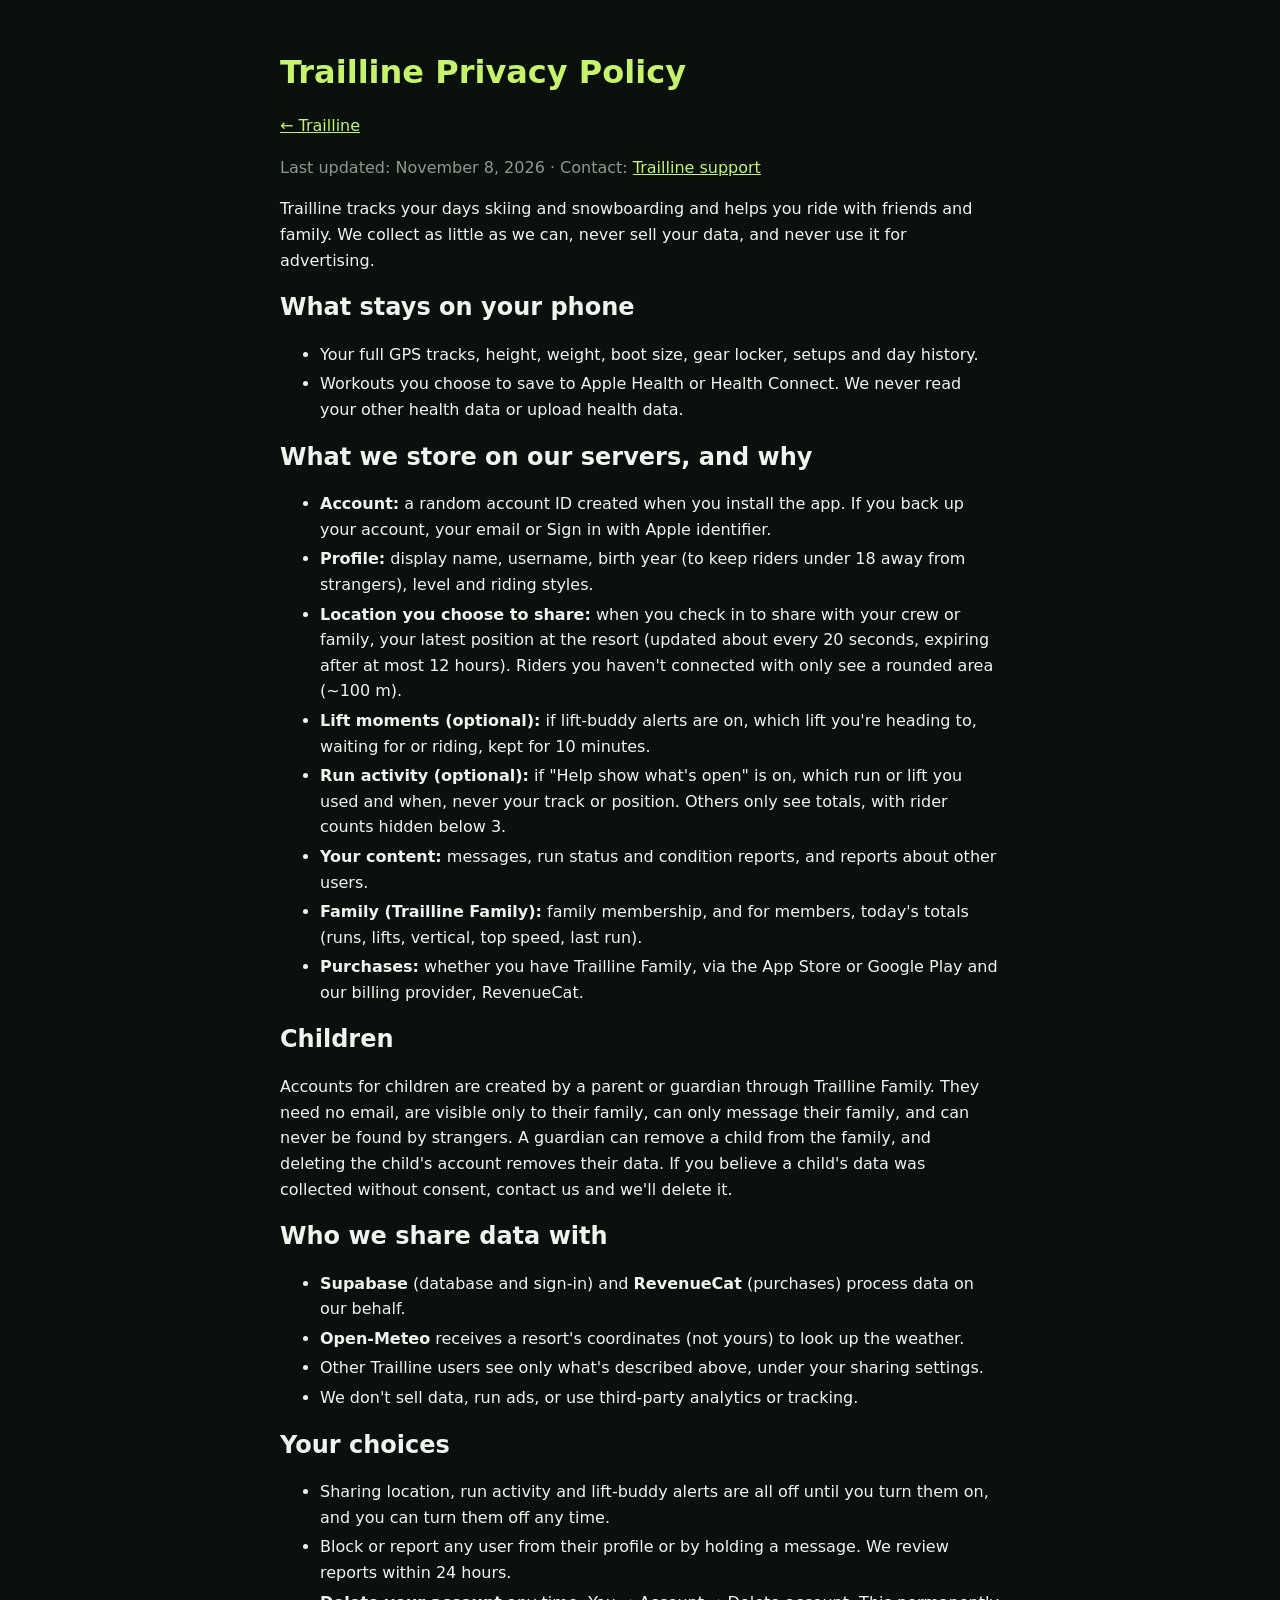
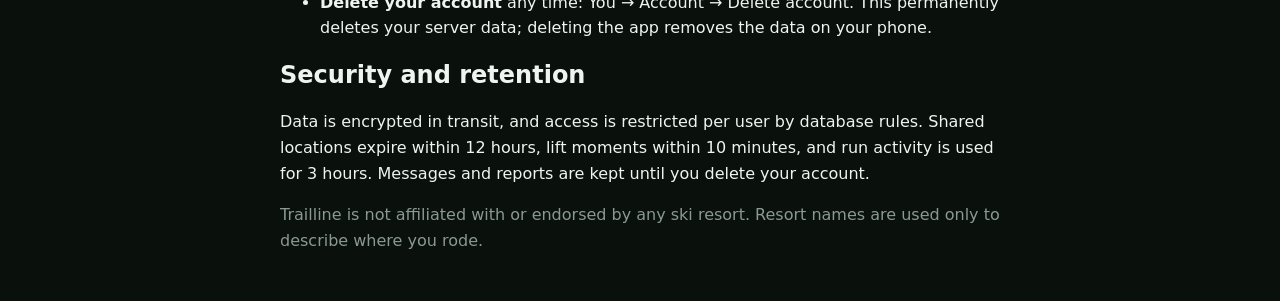
==== privacy.html @ 247d6c63 "Trailline website: home, support and privacy policy" ====
<!doctype html>
<html lang="en">
<head>
<meta charset="utf-8">
<meta name="viewport" content="width=device-width, initial-scale=1">
<title>Trailline Privacy Policy</title>
<style>
  body { font: 16px/1.6 -apple-system, system-ui, sans-serif; max-width: 720px; margin: 0 auto; padding: 32px 16px; color: #eef5ef; background: #0a100c; }
  h1, h2 { line-height: 1.2; } h1 { color: #c6f36b; } a { color: #c6f36b; }
  li { margin: 4px 0; } .muted { color: #8a9a8f; }
</style>
</head>
<body>
<h1>Trailline Privacy Policy</h1>
<p><a href="./">← Trailline</a></p>
<p class="muted">Last updated: November 8, 2026 · Contact: <a href="support.html">Trailline support</a></p>

<p>Trailline tracks your days skiing and snowboarding and helps you ride with friends and family. We collect as little as we can, never sell your data, and never use it for advertising.</p>

<h2>What stays on your phone</h2>
<ul>
  <li>Your full GPS tracks, height, weight, boot size, gear locker, setups and day history.</li>
  <li>Workouts you choose to save to Apple Health or Health Connect. We never read your other health data or upload health data.</li>
</ul>

<h2>What we store on our servers, and why</h2>
<ul>
  <li><b>Account:</b> a random account ID created when you install the app. If you back up your account, your email or Sign in with Apple identifier.</li>
  <li><b>Profile:</b> display name, username, birth year (to keep riders under 18 away from strangers), level and riding styles.</li>
  <li><b>Location you choose to share:</b> when you check in to share with your crew or family, your latest position at the resort (updated about every 20 seconds, expiring after at most 12 hours). Riders you haven't connected with only see a rounded area (~100 m).</li>
  <li><b>Lift moments (optional):</b> if lift-buddy alerts are on, which lift you're heading to, waiting for or riding, kept for 10 minutes.</li>
  <li><b>Run activity (optional):</b> if "Help show what's open" is on, which run or lift you used and when, never your track or position. Others only see totals, with rider counts hidden below 3.</li>
  <li><b>Your content:</b> messages, run status and condition reports, and reports about other users.</li>
  <li><b>Family (Trailline Family):</b> family membership, and for members, today's totals (runs, lifts, vertical, top speed, last run).</li>
  <li><b>Purchases:</b> whether you have Trailline Family, via the App Store or Google Play and our billing provider, RevenueCat.</li>
</ul>

<h2>Children</h2>
<p>Accounts for children are created by a parent or guardian through Trailline Family. They need no email, are visible only to their family, can only message their family, and can never be found by strangers. A guardian can remove a child from the family, and deleting the child's account removes their data. If you believe a child's data was collected without consent, contact us and we'll delete it.</p>

<h2>Who we share data with</h2>
<ul>
  <li><b>Supabase</b> (database and sign-in) and <b>RevenueCat</b> (purchases) process data on our behalf.</li>
  <li><b>Open-Meteo</b> receives a resort's coordinates (not yours) to look up the weather.</li>
  <li>Other Trailline users see only what's described above, under your sharing settings.</li>
  <li>We don't sell data, run ads, or use third-party analytics or tracking.</li>
</ul>

<h2>Your choices</h2>
<ul>
  <li>Sharing location, run activity and lift-buddy alerts are all off until you turn them on, and you can turn them off any time.</li>
  <li>Block or report any user from their profile or by holding a message. We review reports within 24 hours.</li>
  <li><b>Delete your account</b> any time: You → Account → Delete account. This permanently deletes your server data; deleting the app removes the data on your phone.</li>
</ul>

<h2>Security and retention</h2>
<p>Data is encrypted in transit, and access is restricted per user by database rules. Shared locations expire within 12 hours, lift moments within 10 minutes, and run activity is used for 3 hours. Messages and reports are kept until you delete your account.</p>

<p class="muted">Trailline is not affiliated with or endorsed by any ski resort. Resort names are used only to describe where you rode.</p>
</body>
</html>
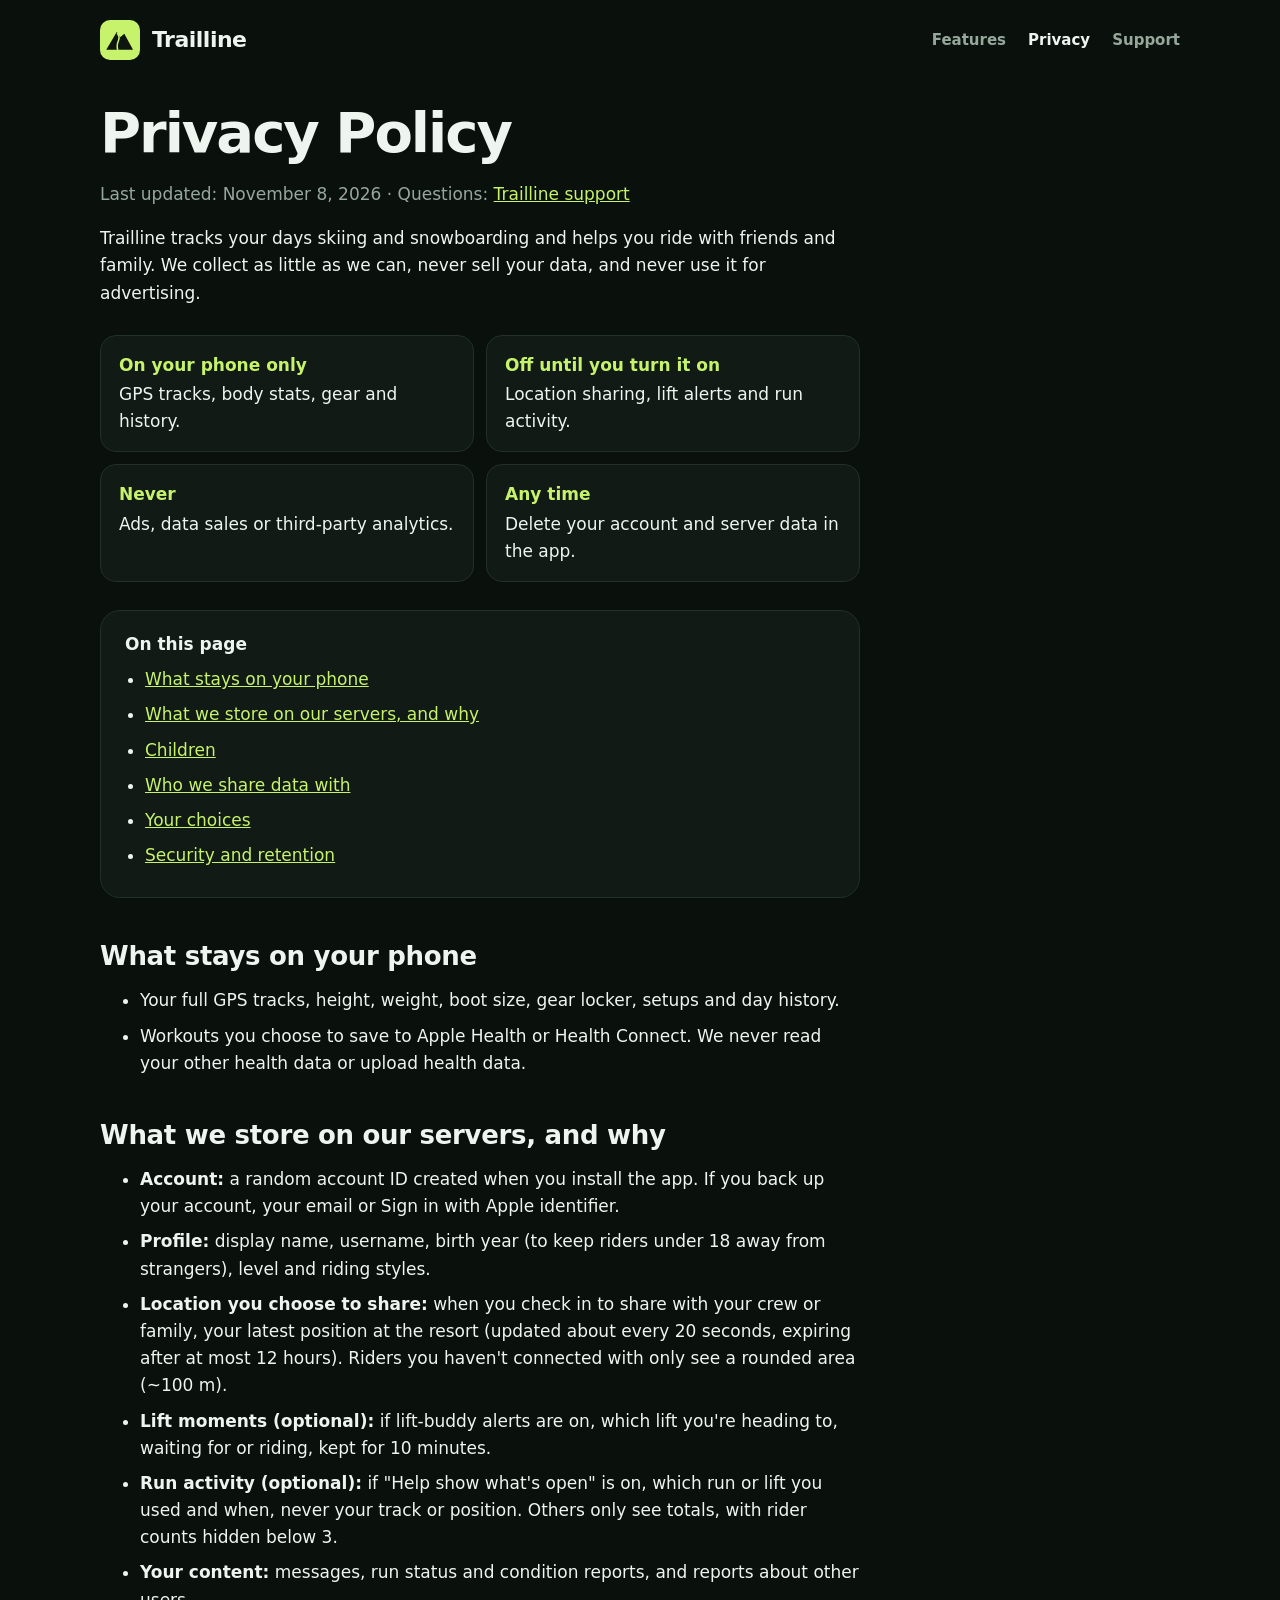
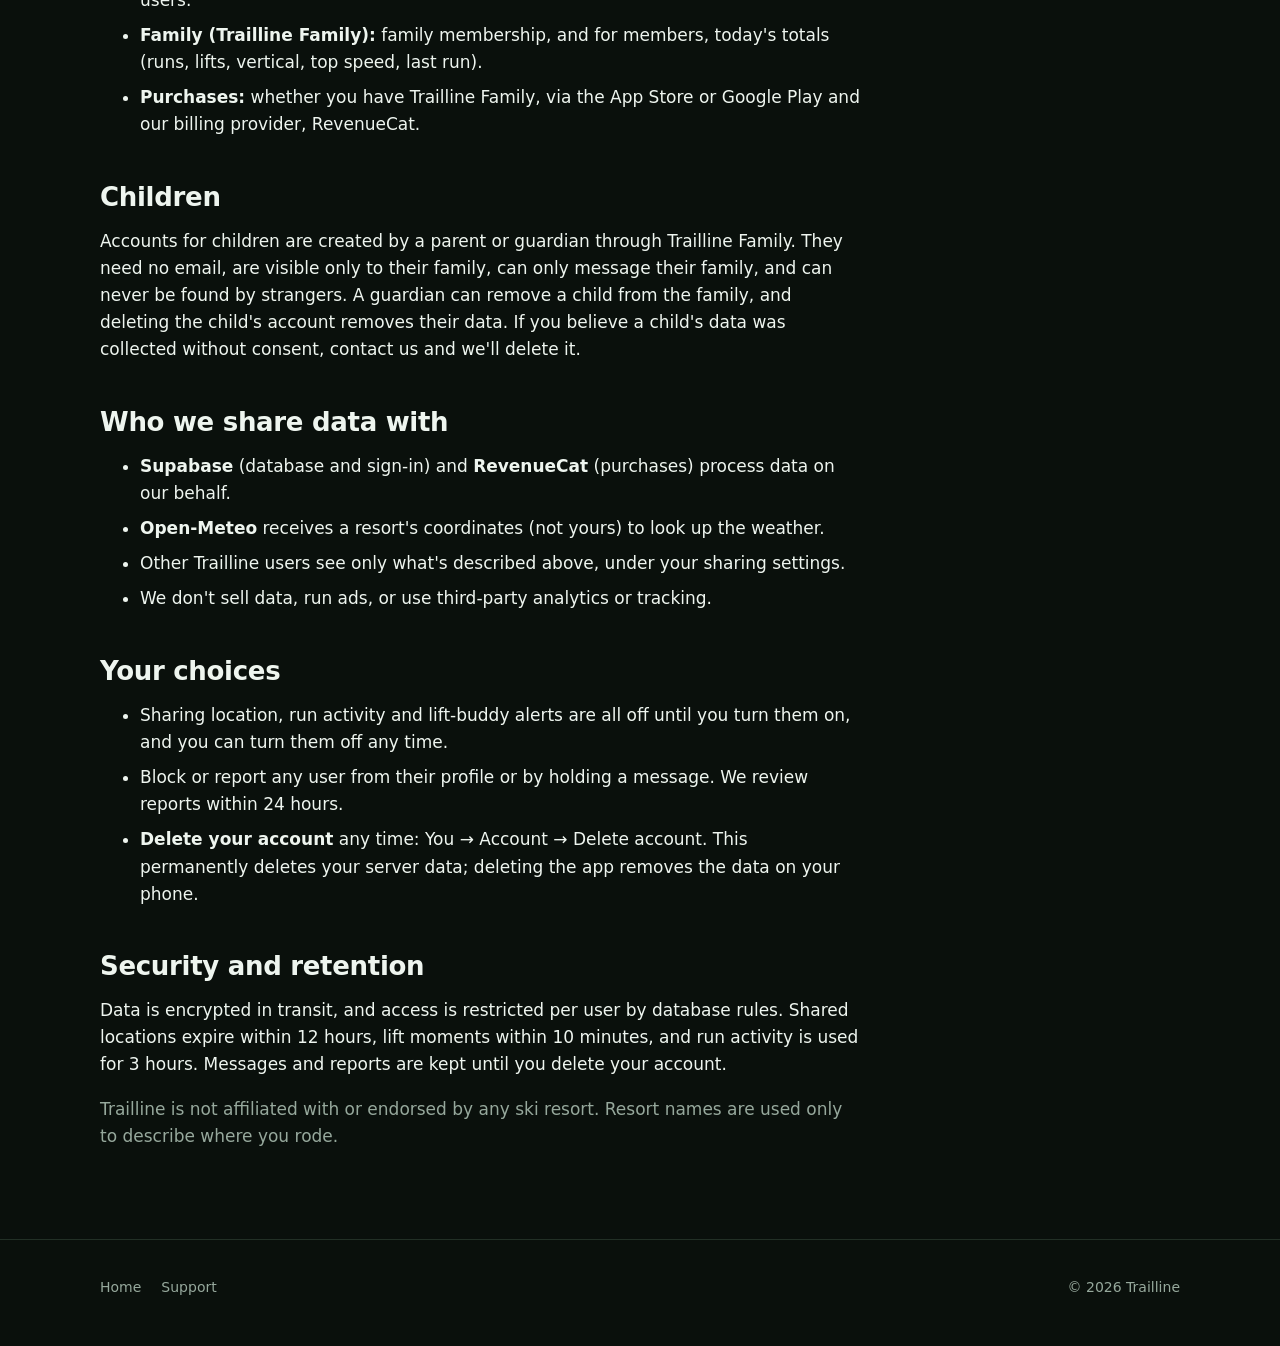
==== commit d74afae0: "New Trailline site for trytrailline.app: animated home, tour, privacy and support Co-Authored-By: Cl" ====
--- a/privacy.html
+++ b/privacy.html
@@ -3,59 +3,97 @@
 <head>
 <meta charset="utf-8">
 <meta name="viewport" content="width=device-width, initial-scale=1">
-<title>Trailline Privacy Policy</title>
-<style>
-  body { font: 16px/1.6 -apple-system, system-ui, sans-serif; max-width: 720px; margin: 0 auto; padding: 32px 16px; color: #eef5ef; background: #0a100c; }
-  h1, h2 { line-height: 1.2; } h1 { color: #c6f36b; } a { color: #c6f36b; }
-  li { margin: 4px 0; } .muted { color: #8a9a8f; }
-</style>
+<title>Privacy Policy · Trailline</title>
+<meta name="description" content="How Trailline handles your data: what stays on your phone, what we store and why, and how to delete it.">
+<link rel="canonical" href="https://trytrailline.app/privacy.html">
+<link rel="icon" href="mark.svg">
+<meta name="theme-color" content="#0a100c">
+<link rel="stylesheet" href="styles.css">
 </head>
 <body>
-<h1>Trailline Privacy Policy</h1>
-<p><a href="./">← Trailline</a></p>
-<p class="muted">Last updated: November 8, 2026 · Contact: <a href="support.html">Trailline support</a></p>
+<div class="wrap">
+  <nav class="nav">
+    <a class="brand" href="./"><img src="mark.svg" alt="">Trailline</a>
+    <div class="nav-links">
+      <a href="./#features" class="hide-sm">Features</a>
+      <a href="privacy.html" aria-current="page">Privacy</a>
+      <a href="support.html">Support</a>
+    </div>
+  </nav>
 
-<p>Trailline tracks your days skiing and snowboarding and helps you ride with friends and family. We collect as little as we can, never sell your data, and never use it for advertising.</p>
+  <main class="doc">
+    <h1>Privacy Policy</h1>
+    <p class="meta">Last updated: November 8, 2026 · Questions: <a href="support.html">Trailline support</a></p>
 
-<h2>What stays on your phone</h2>
-<ul>
-  <li>Your full GPS tracks, height, weight, boot size, gear locker, setups and day history.</li>
-  <li>Workouts you choose to save to Apple Health or Health Connect. We never read your other health data or upload health data.</li>
-</ul>
+    <p>Trailline tracks your days skiing and snowboarding and helps you ride with friends and family. We collect as little as we can, never sell your data, and never use it for advertising.</p>
 
-<h2>What we store on our servers, and why</h2>
-<ul>
-  <li><b>Account:</b> a random account ID created when you install the app. If you back up your account, your email or Sign in with Apple identifier.</li>
-  <li><b>Profile:</b> display name, username, birth year (to keep riders under 18 away from strangers), level and riding styles.</li>
-  <li><b>Location you choose to share:</b> when you check in to share with your crew or family, your latest position at the resort (updated about every 20 seconds, expiring after at most 12 hours). Riders you haven't connected with only see a rounded area (~100 m).</li>
-  <li><b>Lift moments (optional):</b> if lift-buddy alerts are on, which lift you're heading to, waiting for or riding, kept for 10 minutes.</li>
-  <li><b>Run activity (optional):</b> if "Help show what's open" is on, which run or lift you used and when, never your track or position. Others only see totals, with rider counts hidden below 3.</li>
-  <li><b>Your content:</b> messages, run status and condition reports, and reports about other users.</li>
-  <li><b>Family (Trailline Family):</b> family membership, and for members, today's totals (runs, lifts, vertical, top speed, last run).</li>
-  <li><b>Purchases:</b> whether you have Trailline Family, via the App Store or Google Play and our billing provider, RevenueCat.</li>
-</ul>
+    <div class="summary">
+      <div><b>On your phone only</b>GPS tracks, body stats, gear and history.</div>
+      <div><b>Off until you turn it on</b>Location sharing, lift alerts and run activity.</div>
+      <div><b>Never</b>Ads, data sales or third-party analytics.</div>
+      <div><b>Any time</b>Delete your account and server data in the app.</div>
+    </div>
 
-<h2>Children</h2>
-<p>Accounts for children are created by a parent or guardian through Trailline Family. They need no email, are visible only to their family, can only message their family, and can never be found by strangers. A guardian can remove a child from the family, and deleting the child's account removes their data. If you believe a child's data was collected without consent, contact us and we'll delete it.</p>
+    <div class="toc">
+      <p>On this page</p>
+      <ul>
+        <li><a href="#on-device">What stays on your phone</a></li>
+        <li><a href="#servers">What we store on our servers, and why</a></li>
+        <li><a href="#children">Children</a></li>
+        <li><a href="#sharing">Who we share data with</a></li>
+        <li><a href="#choices">Your choices</a></li>
+        <li><a href="#security">Security and retention</a></li>
+      </ul>
+    </div>
 
-<h2>Who we share data with</h2>
-<ul>
-  <li><b>Supabase</b> (database and sign-in) and <b>RevenueCat</b> (purchases) process data on our behalf.</li>
-  <li><b>Open-Meteo</b> receives a resort's coordinates (not yours) to look up the weather.</li>
-  <li>Other Trailline users see only what's described above, under your sharing settings.</li>
-  <li>We don't sell data, run ads, or use third-party analytics or tracking.</li>
-</ul>
+    <h2 id="on-device">What stays on your phone</h2>
+    <ul>
+      <li>Your full GPS tracks, height, weight, boot size, gear locker, setups and day history.</li>
+      <li>Workouts you choose to save to Apple Health or Health Connect. We never read your other health data or upload health data.</li>
+    </ul>
 
-<h2>Your choices</h2>
-<ul>
-  <li>Sharing location, run activity and lift-buddy alerts are all off until you turn them on, and you can turn them off any time.</li>
-  <li>Block or report any user from their profile or by holding a message. We review reports within 24 hours.</li>
-  <li><b>Delete your account</b> any time: You → Account → Delete account. This permanently deletes your server data; deleting the app removes the data on your phone.</li>
-</ul>
+    <h2 id="servers">What we store on our servers, and why</h2>
+    <ul>
+      <li><b>Account:</b> a random account ID created when you install the app. If you back up your account, your email or Sign in with Apple identifier.</li>
+      <li><b>Profile:</b> display name, username, birth year (to keep riders under 18 away from strangers), level and riding styles.</li>
+      <li><b>Location you choose to share:</b> when you check in to share with your crew or family, your latest position at the resort (updated about every 20 seconds, expiring after at most 12 hours). Riders you haven't connected with only see a rounded area (~100 m).</li>
+      <li><b>Lift moments (optional):</b> if lift-buddy alerts are on, which lift you're heading to, waiting for or riding, kept for 10 minutes.</li>
+      <li><b>Run activity (optional):</b> if "Help show what's open" is on, which run or lift you used and when, never your track or position. Others only see totals, with rider counts hidden below 3.</li>
+      <li><b>Your content:</b> messages, run status and condition reports, and reports about other users.</li>
+      <li><b>Family (Trailline Family):</b> family membership, and for members, today's totals (runs, lifts, vertical, top speed, last run).</li>
+      <li><b>Purchases:</b> whether you have Trailline Family, via the App Store or Google Play and our billing provider, RevenueCat.</li>
+    </ul>
 
-<h2>Security and retention</h2>
-<p>Data is encrypted in transit, and access is restricted per user by database rules. Shared locations expire within 12 hours, lift moments within 10 minutes, and run activity is used for 3 hours. Messages and reports are kept until you delete your account.</p>
+    <h2 id="children">Children</h2>
+    <p>Accounts for children are created by a parent or guardian through Trailline Family. They need no email, are visible only to their family, can only message their family, and can never be found by strangers. A guardian can remove a child from the family, and deleting the child's account removes their data. If you believe a child's data was collected without consent, contact us and we'll delete it.</p>
 
-<p class="muted">Trailline is not affiliated with or endorsed by any ski resort. Resort names are used only to describe where you rode.</p>
+    <h2 id="sharing">Who we share data with</h2>
+    <ul>
+      <li><b>Supabase</b> (database and sign-in) and <b>RevenueCat</b> (purchases) process data on our behalf.</li>
+      <li><b>Open-Meteo</b> receives a resort's coordinates (not yours) to look up the weather.</li>
+      <li>Other Trailline users see only what's described above, under your sharing settings.</li>
+      <li>We don't sell data, run ads, or use third-party analytics or tracking.</li>
+    </ul>
+
+    <h2 id="choices">Your choices</h2>
+    <ul>
+      <li>Sharing location, run activity and lift-buddy alerts are all off until you turn them on, and you can turn them off any time.</li>
+      <li>Block or report any user from their profile or by holding a message. We review reports within 24 hours.</li>
+      <li><b>Delete your account</b> any time: You → Account → Delete account. This permanently deletes your server data; deleting the app removes the data on your phone.</li>
+    </ul>
+
+    <h2 id="security">Security and retention</h2>
+    <p>Data is encrypted in transit, and access is restricted per user by database rules. Shared locations expire within 12 hours, lift moments within 10 minutes, and run activity is used for 3 hours. Messages and reports are kept until you delete your account.</p>
+
+    <p class="meta">Trailline is not affiliated with or endorsed by any ski resort. Resort names are used only to describe where you rode.</p>
+  </main>
+</div>
+
+<footer>
+  <div class="wrap row">
+    <div><a href="./">Home</a><a href="support.html">Support</a></div>
+    <div>© 2026 Trailline</div>
+  </div>
+</footer>
 </body>
 </html>
--- a/styles.css
+++ b/styles.css
@@ -0,0 +1,233 @@
+:root {
+  --bg: #0a100c;
+  --card: #111a14;
+  --card-hi: #18231b;
+  --border: #223026;
+  --text: #eef5ef;
+  --muted: #96a89c;
+  --lime: #c6f36b;
+  --on-lime: #0f160f;
+}
+* { box-sizing: border-box; }
+html { -webkit-text-size-adjust: 100%; }
+body {
+  margin: 0;
+  background: var(--bg);
+  color: var(--text);
+  font: 17px/1.6 -apple-system, BlinkMacSystemFont, "SF Pro Text", system-ui, sans-serif;
+}
+a { color: var(--lime); }
+img { max-width: 100%; height: auto; display: block; }
+.wrap { max-width: 1120px; margin: 0 auto; padding: 0 20px; }
+
+/* Nav */
+.nav { display: flex; align-items: center; justify-content: space-between; padding: 20px 0; }
+.brand { display: flex; align-items: center; gap: 12px; color: var(--text); text-decoration: none; font-weight: 800; font-size: 22px; letter-spacing: -0.5px; }
+.brand img { width: 40px; height: 40px; border-radius: 10px; }
+.nav-links { display: flex; gap: 22px; }
+.nav-links a { color: var(--muted); text-decoration: none; font-weight: 600; font-size: 15px; }
+.nav-links a:hover, .nav-links a[aria-current] { color: var(--text); }
+
+/* Hero */
+.hero {
+  display: grid; grid-template-columns: 1.05fr 1fr; gap: 48px; align-items: center;
+  padding: 48px 0 72px;
+}
+.home { background: radial-gradient(ellipse 70% 50% at 15% 10%, rgba(70, 105, 35, 0.38), transparent 70%) no-repeat, var(--bg); }
+.eyebrow { color: var(--lime); font-weight: 700; letter-spacing: 2px; text-transform: uppercase; font-size: 13px; margin: 0 0 14px; }
+h1 { font-size: clamp(44px, 7vw, 80px); line-height: 1.02; letter-spacing: -2px; margin: 0 0 20px; }
+h1 span { color: var(--lime); }
+.lede { font-size: 20px; color: var(--muted); max-width: 32ch; margin: 0 0 32px; }
+.cta { display: flex; flex-wrap: wrap; gap: 12px; align-items: center; }
+.btn {
+  display: inline-flex; align-items: center; gap: 10px;
+  padding: 14px 24px; border-radius: 999px; font-weight: 800; text-decoration: none;
+  background: var(--lime); color: var(--on-lime);
+}
+.btn.ghost { background: transparent; color: var(--text); border: 1.5px solid var(--border); }
+.btn svg { width: 20px; height: 20px; }
+.note { color: var(--muted); font-size: 14px; margin-top: 14px; }
+.hero-phones { position: relative; display: flex; justify-content: center; }
+.hero-phones img { width: 46%; filter: drop-shadow(0 30px 60px rgba(0,0,0,.5)); }
+.hero-phones img:first-child { transform: rotate(-5deg) translate(18%, 8%); }
+.hero-phones img:last-child { transform: rotate(5deg) translate(-18%, 8%); }
+.hero-phones img.front { position: relative; z-index: 1; transform: none; }
+
+/* Sections */
+section { padding: 72px 0; border-top: 1px solid var(--border); }
+h2 { font-size: clamp(32px, 4.5vw, 48px); line-height: 1.08; letter-spacing: -1px; margin: 0 0 14px; }
+h2 span { color: var(--lime); }
+.section-lede { color: var(--muted); font-size: 19px; max-width: 56ch; margin: 0 0 40px; }
+
+.feature { display: grid; grid-template-columns: 1fr 1fr; gap: 56px; align-items: center; margin: 0 0 72px; }
+.feature:last-child { margin-bottom: 0; }
+.feature.flip .feature-img { order: 2; }
+.feature-img { display: flex; justify-content: center; }
+.feature-img img { width: min(320px, 80%); filter: drop-shadow(0 24px 48px rgba(0,0,0,.45)); }
+.feature h3 { font-size: 32px; letter-spacing: -0.5px; line-height: 1.12; margin: 0 0 12px; }
+.feature p { color: var(--muted); margin: 0 0 14px; }
+.feature ul { margin: 0; padding-left: 20px; color: var(--text); }
+.feature li { margin: 6px 0; }
+
+.grid { display: grid; grid-template-columns: repeat(3, 1fr); gap: 16px; }
+.card { background: var(--card); border: 1px solid var(--border); border-radius: 20px; padding: 24px; }
+.card h3 { margin: 0 0 8px; font-size: 19px; }
+.card p { margin: 0; color: var(--muted); font-size: 16px; }
+.card .icon { width: 40px; height: 40px; border-radius: 12px; background: var(--card-hi); display: grid; place-items: center; margin-bottom: 14px; }
+.card .icon svg { width: 22px; height: 22px; stroke: var(--lime); fill: none; stroke-width: 2; stroke-linecap: round; stroke-linejoin: round; }
+
+.privacy-band { background: var(--card); border: 1px solid var(--border); border-radius: 28px; padding: 40px; }
+.privacy-band .grid { margin: 28px 0; }
+.privacy-band .card { background: var(--bg); }
+
+.safety { color: var(--muted); font-size: 15px; }
+
+/* Footer */
+footer { border-top: 1px solid var(--border); padding: 36px 0 48px; color: var(--muted); font-size: 14px; }
+footer .row { display: flex; flex-wrap: wrap; justify-content: space-between; gap: 16px; }
+footer a { color: var(--muted); text-decoration: none; margin-right: 20px; }
+footer a:hover { color: var(--text); }
+
+/* Document pages (privacy, support) */
+.doc { max-width: 760px; padding: 24px 0 72px; }
+.doc h1 { font-size: clamp(36px, 6vw, 56px); }
+.doc h2 { font-size: 26px; letter-spacing: -0.3px; margin: 44px 0 10px; }
+.doc li { margin: 8px 0; }
+.doc .meta { color: var(--muted); }
+.toc { background: var(--card); border: 1px solid var(--border); border-radius: 20px; padding: 20px 24px; margin: 28px 0; }
+.toc p { margin: 0 0 6px; font-weight: 700; }
+.toc ul { margin: 0; padding-left: 20px; }
+.summary { display: grid; grid-template-columns: repeat(2, 1fr); gap: 12px; margin: 28px 0; }
+.summary div { background: var(--card); border: 1px solid var(--border); border-radius: 16px; padding: 16px 18px; }
+.summary b { color: var(--lime); display: block; margin-bottom: 2px; }
+
+@media (max-width: 860px) {
+  .hero { grid-template-columns: 1fr; padding-top: 24px; }
+  .hero-phones { margin-top: 12px; }
+  .feature, .feature.flip { grid-template-columns: 1fr; gap: 28px; }
+  .feature.flip .feature-img { order: 0; }
+  .grid { grid-template-columns: 1fr; }
+  .summary { grid-template-columns: 1fr; }
+  .privacy-band { padding: 24px; }
+  .nav-links { gap: 16px; }
+}
+@media (max-width: 420px) {
+  .nav-links a.hide-sm { display: none; }
+}
+
+/* ---------- Home page: sporty, animated (all motion slow and smooth; off with Reduce Motion) ---------- */
+.home { overflow-x: hidden; }
+.display, .home h1, .home h2 {
+  font-family: "Archivo", -apple-system, system-ui, sans-serif;
+  font-stretch: 112%;
+  font-style: italic;
+  font-weight: 900;
+  text-transform: uppercase;
+  letter-spacing: -0.5px;
+}
+.home h1 { font-size: clamp(52px, 8.5vw, 104px); line-height: .92; }
+.home h2 { font-size: clamp(36px, 5.2vw, 64px); line-height: .98; }
+#snow { position: fixed; inset: 0; width: 100%; height: 100%; pointer-events: none; z-index: 0; opacity: .55; }
+.wrap, section, footer, .marquee { position: relative; z-index: 1; }
+
+.btn { transition: transform .25s ease, box-shadow .25s ease, background-color .25s ease; }
+.btn:hover { transform: translateY(-2px); box-shadow: 0 10px 30px rgba(198, 243, 107, .22); }
+.btn.ghost:hover { border-color: var(--lime); box-shadow: none; }
+.btn .arrow { display: inline-block; transition: transform .25s ease; }
+.btn:hover .arrow { transform: translateX(4px); }
+
+/* Hero art */
+.hero-art { position: relative; min-height: 560px; }
+.mountain { position: absolute; inset: auto 0 0 0; width: 100%; height: auto; }
+.trail { fill: none; stroke: var(--lime); stroke-width: 7; stroke-linecap: round; stroke-dasharray: 900; stroke-dashoffset: 900; animation: draw 3.2s .4s ease-out forwards; }
+.lift { stroke: #eef5ef; stroke-width: 2; stroke-dasharray: 2 9; opacity: .5; }
+.rider { fill: #fff; stroke: var(--lime); stroke-width: 4; offset-path: path("M262 84 C 240 140, 300 170, 268 220 S 200 280, 238 330 S 330 380, 300 432"); offset-distance: 0%; animation: ride 9s 3.6s ease-in-out infinite; opacity: 0; }
+@keyframes draw { to { stroke-dashoffset: 0; } }
+@keyframes ride { 0% { offset-distance: 0%; opacity: 1; } 85% { offset-distance: 100%; opacity: 1; } 100% { offset-distance: 100%; opacity: 0; } }
+
+.phone-stack { position: absolute; top: 0; right: 6%; width: 50%; }
+.phone { width: 100%; filter: drop-shadow(0 30px 60px rgba(0,0,0,.55)); animation: float 7s ease-in-out infinite; transition: transform .2s ease-out; }
+@keyframes float { 0%, 100% { translate: 0 0; } 50% { translate: 0 -12px; } }
+.chip {
+  position: absolute; white-space: nowrap; background: rgba(17, 26, 20, .92); border: 1px solid var(--border);
+  padding: 10px 14px; border-radius: 999px; font-weight: 700; font-size: 14px; backdrop-filter: blur(8px);
+  box-shadow: 0 12px 30px rgba(0,0,0,.35); animation: float 8s ease-in-out infinite;
+}
+.chip b { color: var(--lime); font-size: 18px; }
+.chip .dot { display: inline-block; width: 9px; height: 9px; border-radius: 50%; background: #34c759; margin-right: 6px; }
+.c1 { left: -38%; top: 16%; animation-delay: -2s; }
+.c2 { right: -18%; top: 44%; animation-delay: -4s; }
+.c3 { left: -30%; bottom: 14%; animation-delay: -1s; }
+
+/* Marquee */
+.marquee { overflow: hidden; border-block: 1px solid var(--border); background: var(--lime); color: var(--on-lime); padding: 14px 0; }
+.marquee .track { display: flex; gap: 48px; width: max-content; animation: slide 40s linear infinite; }
+.marquee span { font-family: "Archivo", system-ui, sans-serif; font-stretch: 112%; font-style: italic; font-weight: 900; font-size: 24px; text-transform: uppercase; }
+.marquee span::after { content: "✦"; margin-left: 48px; opacity: .55; }
+@keyframes slide { to { transform: translateX(-50%); } }
+
+/* Stats */
+.stats { display: grid; grid-template-columns: repeat(4, 1fr); gap: 16px; }
+.stat { background: var(--card); border: 1px solid var(--border); border-radius: 22px; padding: 22px; }
+.stat b { display: block; font-family: "Archivo", system-ui; font-stretch: 112%; font-style: italic; font-weight: 900; font-size: 56px; line-height: 1; color: var(--lime); }
+.stat span { color: var(--muted); font-size: 15px; }
+
+/* Tour */
+.tour { display: grid; grid-template-columns: 1fr 1.1fr; gap: 64px; align-items: center; }
+.tour-phone { display: flex; justify-content: center; }
+.screen { position: relative; width: min(340px, 80%); aspect-ratio: 664 / 1430; }
+.shot { position: absolute; inset: 0; width: 100%; opacity: 0; transform: translateY(14px) scale(.98); transition: opacity .45s ease, transform .45s ease; filter: drop-shadow(0 24px 48px rgba(0,0,0,.45)); }
+.shot.active { opacity: 1; transform: none; }
+.tabs { display: flex; flex-wrap: wrap; gap: 8px; margin: 0 0 28px; }
+.tabs button {
+  font: inherit; font-weight: 800; color: var(--text); background: var(--card); border: 1px solid var(--border);
+  padding: 10px 18px; border-radius: 999px; cursor: pointer; transition: background-color .25s ease, color .25s ease, transform .2s ease;
+}
+.tabs button:hover { transform: translateY(-1px); }
+.tabs button[aria-selected="true"] { background: var(--lime); color: var(--on-lime); border-color: var(--lime); }
+.panel { display: none; }
+.panel.active { display: block; animation: rise .45s ease both; }
+.panel h3 { font-size: 34px; line-height: 1.1; letter-spacing: -.5px; margin: 0 0 12px; }
+.panel p { color: var(--muted); font-size: 18px; margin: 0 0 14px; }
+.panel li { margin: 6px 0; }
+@keyframes rise { from { opacity: 0; transform: translateY(10px); } to { opacity: 1; transform: none; } }
+
+.lift-card { transition: transform .3s ease, border-color .3s ease; }
+.lift-card:hover { transform: translateY(-4px); border-color: rgba(198, 243, 107, .45); }
+
+/* Scroll reveal */
+.js .reveal { opacity: 0; transform: translateY(24px); transition: opacity .7s ease, transform .7s ease; }
+.js .reveal.in { opacity: 1; transform: none; }
+/* Hero copy rises in on load (no scroll needed). */
+.hero-copy > * { animation: rise .8s ease both; }
+.hero-copy > :nth-child(2) { animation-delay: .1s; }
+.hero-copy > :nth-child(3) { animation-delay: .2s; }
+.hero-copy > :nth-child(4) { animation-delay: .3s; }
+.hero-copy > :nth-child(5) { animation-delay: .4s; }
+.get { text-align: center; }
+.get .section-lede { margin-inline: auto; }
+.get .cta { justify-content: center; margin-bottom: 28px; }
+.motion-toggle { font: inherit; color: var(--muted); background: none; border: 0; padding: 0; cursor: pointer; text-decoration: underline; }
+
+@media (max-width: 860px) {
+  .hero-art { min-height: 520px; margin-top: 8px; }
+  .phone-stack { right: 8%; width: 52%; }
+  .c1 { left: -48%; } .c2 { right: -12%; } .c3 { left: -42%; }
+  .stats { grid-template-columns: repeat(2, 1fr); }
+  .tour { grid-template-columns: 1fr; gap: 32px; }
+  .screen { width: min(260px, 70%); }
+  .stat b { font-size: 44px; }
+}
+@media (max-width: 420px) {
+  .chip { font-size: 12px; padding: 8px 11px; }
+  .chip b { font-size: 15px; }
+}
+
+/* Reduce Motion: everything still, nothing hidden. */
+@media (prefers-reduced-motion: reduce) {
+  *, *::before, *::after { animation: none !important; transition: none !important; }
+  .trail { stroke-dashoffset: 0; }
+  .rider { opacity: 1; offset-distance: 40%; }
+  .reveal { opacity: 1; transform: none; }
+  #snow { display: none; }
+}
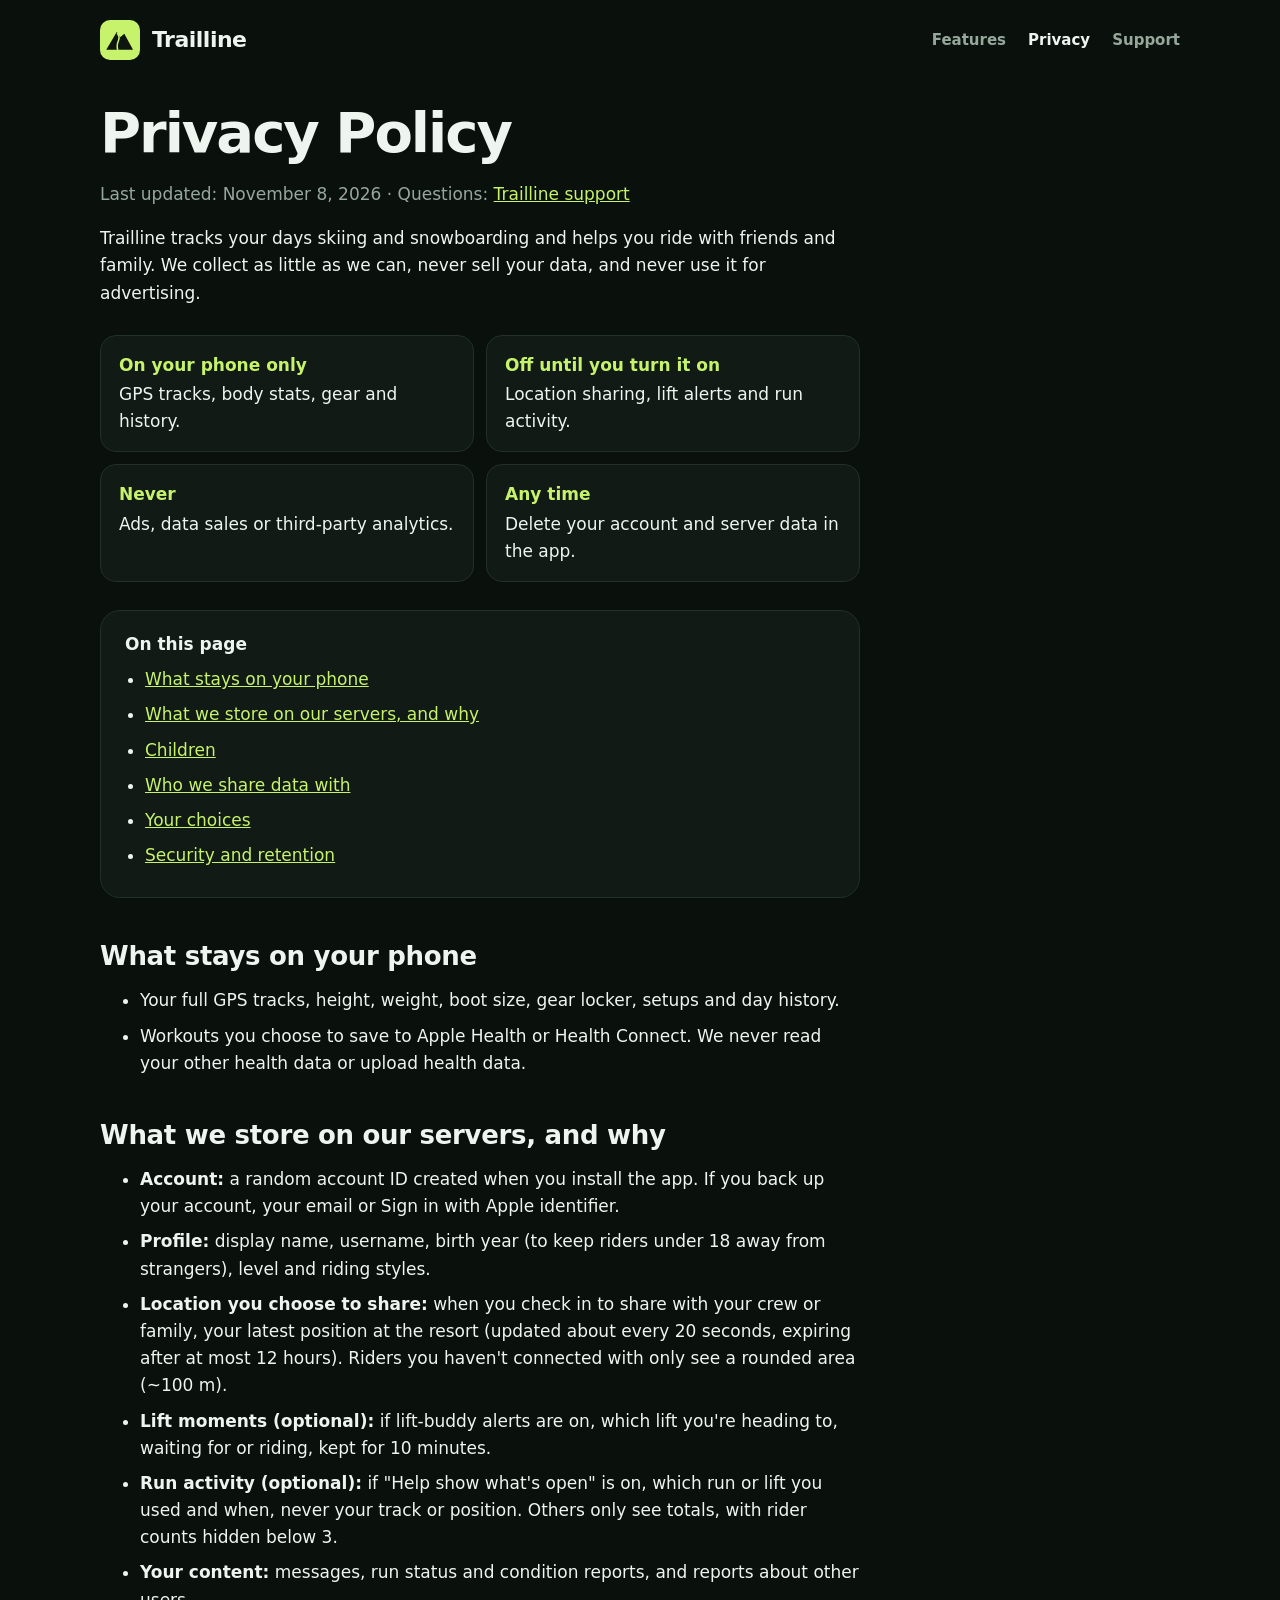
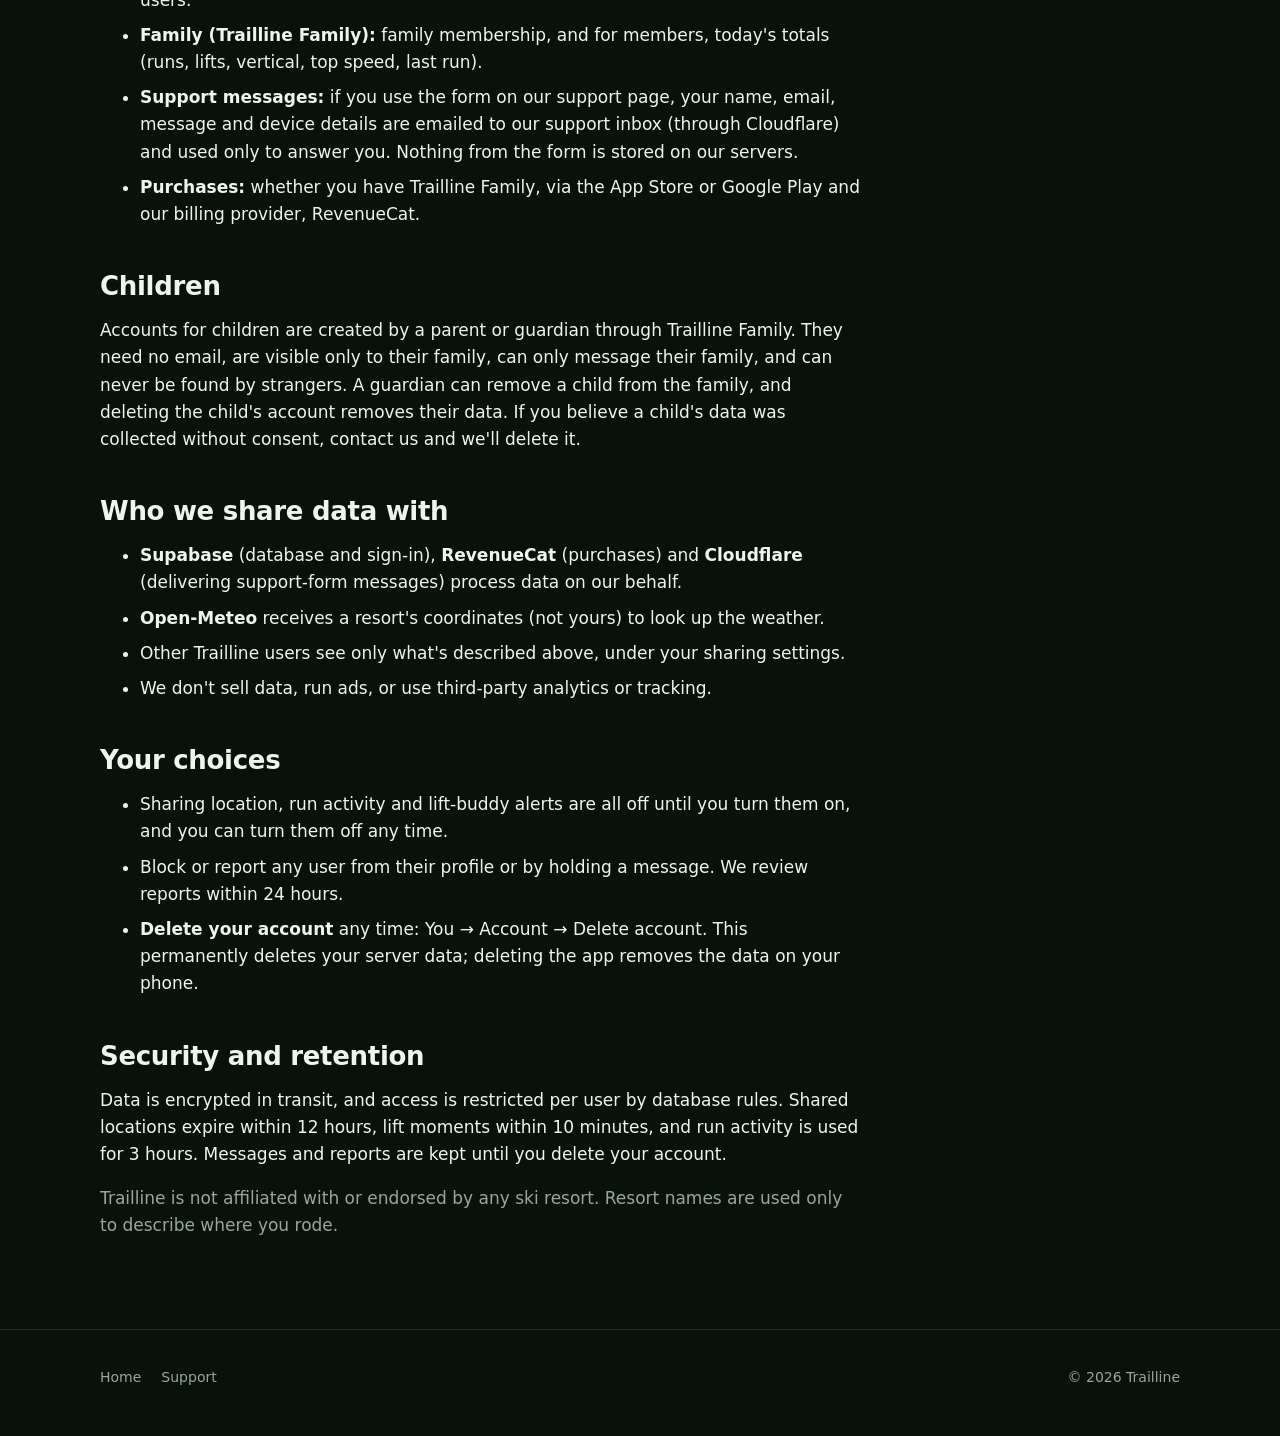
==== commit 922c04ea: "Demo video with chapters, phone-first layout, contour/ticket design, support form (pending relay) Co" ====
--- a/privacy.html
+++ b/privacy.html
@@ -61,6 +61,7 @@
       <li><b>Run activity (optional):</b> if "Help show what's open" is on, which run or lift you used and when, never your track or position. Others only see totals, with rider counts hidden below 3.</li>
       <li><b>Your content:</b> messages, run status and condition reports, and reports about other users.</li>
       <li><b>Family (Trailline Family):</b> family membership, and for members, today's totals (runs, lifts, vertical, top speed, last run).</li>
+      <li><b>Support messages:</b> if you use the form on our support page, your name, email, message and device details are emailed to our support inbox (through Cloudflare) and used only to answer you. Nothing from the form is stored on our servers.</li>
       <li><b>Purchases:</b> whether you have Trailline Family, via the App Store or Google Play and our billing provider, RevenueCat.</li>
     </ul>
 
@@ -69,7 +70,7 @@
 
     <h2 id="sharing">Who we share data with</h2>
     <ul>
-      <li><b>Supabase</b> (database and sign-in) and <b>RevenueCat</b> (purchases) process data on our behalf.</li>
+      <li><b>Supabase</b> (database and sign-in), <b>RevenueCat</b> (purchases) and <b>Cloudflare</b> (delivering support-form messages) process data on our behalf.</li>
       <li><b>Open-Meteo</b> receives a resort's coordinates (not yours) to look up the weather.</li>
       <li>Other Trailline users see only what's described above, under your sharing settings.</li>
       <li>We don't sell data, run ads, or use third-party analytics or tracking.</li>
--- a/styles.css
+++ b/styles.css
@@ -174,6 +174,7 @@
 
 /* Tour */
 .tour { display: grid; grid-template-columns: 1fr 1.1fr; gap: 64px; align-items: center; }
+.tour > *, .demo > *, .hero > * { min-width: 0; }
 .tour-phone { display: flex; justify-content: center; }
 .screen { position: relative; width: min(340px, 80%); aspect-ratio: 664 / 1430; }
 .shot { position: absolute; inset: 0; width: 100%; opacity: 0; transform: translateY(14px) scale(.98); transition: opacity .45s ease, transform .45s ease; filter: drop-shadow(0 24px 48px rgba(0,0,0,.45)); }
@@ -231,3 +232,117 @@
   .reveal { opacity: 1; transform: none; }
   #snow { display: none; }
 }
+
+/* ---------- Demo video ---------- */
+.demo { display: grid; grid-template-columns: 1.1fr 1fr; gap: 56px; align-items: center; }
+.chapters { list-style: none; padding: 0; margin: 0; display: grid; gap: 10px; }
+.chapters button {
+  width: 100%; text-align: left; font: inherit; color: var(--text); cursor: pointer;
+  display: grid; grid-template-columns: 26px 1fr; column-gap: 12px; align-items: center;
+  background: var(--card); border: 1px solid var(--border); border-radius: 18px; padding: 14px 16px; min-height: 64px;
+  transition: border-color .25s ease, background-color .25s ease, transform .2s ease;
+}
+.chapters button:hover { transform: translateX(3px); }
+.chapters button b { font-size: 17px; }
+.chapters button small { grid-column: 2; color: var(--muted); font-size: 14px; line-height: 1.4; }
+.chapters button.on { border-color: var(--lime); background: #16220f; }
+.demo-phone { display: flex; flex-direction: column; align-items: center; gap: 12px; }
+.bezel { position: relative; width: min(330px, 78vw); aspect-ratio: 1320 / 2868; border-radius: 48px; padding: 10px; background: #1e2821; box-shadow: 0 30px 70px rgba(0,0,0,.55); }
+.bezel video { width: 100%; height: 100%; object-fit: cover; border-radius: 40px; background: #0d1410; display: block; }
+.play {
+  position: absolute; inset: 50% auto auto 50%; translate: -50% -50%; width: 76px; height: 76px; border-radius: 50%;
+  border: 0; background: var(--lime); color: var(--on-lime); font-size: 26px; cursor: pointer; box-shadow: 0 10px 30px rgba(0,0,0,.4);
+}
+.play[hidden] { display: none; }
+.caption { min-height: 1.5em; color: var(--lime); font-weight: 700; text-align: center; margin: 0; }
+
+/* Trail-map difficulty symbols (also used as list bullets). */
+.sym { width: 26px; height: 18px; display: inline-flex; align-items: center; justify-content: center; gap: 2px; }
+.sym::before, .sym.double::after { content: ""; display: block; width: 14px; height: 14px; }
+.sym.green::before { background: #34c759; border-radius: 50%; }
+.sym.blue::before { background: #0a84ff; border-radius: 3px; }
+.sym.black::before, .sym.double::before, .sym.double::after { background: #eef5ef; transform: rotate(45deg) scale(.78); border-radius: 2px; }
+.sym.double::before, .sym.double::after { width: 11px; height: 11px; }
+.panel ul, .feature ul { list-style: none; padding-left: 0; }
+.panel li, .feature li { padding-left: 28px; position: relative; }
+.panel li::before, .feature li::before { content: ""; position: absolute; left: 4px; top: .55em; width: 11px; height: 11px; background: var(--lime); transform: rotate(45deg); border-radius: 2px; }
+
+/* Topographic contour lines behind the hero: a ski-map texture, not a gradient blob. */
+.topo { position: absolute; inset: 0; z-index: 0; pointer-events: none; opacity: .14; overflow: hidden; }
+.topo svg { width: 100%; height: 100%; }
+.topo path { fill: none; stroke: var(--lime); stroke-width: 1.2; }
+
+/* Lift-ticket CTA. */
+.ticket {
+  position: relative; max-width: 620px; margin: 0 auto 28px; text-align: left;
+  background: var(--lime); color: var(--on-lime); border-radius: 22px; padding: 26px 28px 26px 36px;
+  display: grid; grid-template-columns: 1fr auto; gap: 18px; align-items: center;
+  -webkit-mask: radial-gradient(circle 14px at 0 50%, transparent 98%, #000) , radial-gradient(circle 14px at 100% 50%, transparent 98%, #000);
+  -webkit-mask-composite: source-in; mask-composite: intersect;
+}
+.ticket .label { font-size: 12px; font-weight: 800; letter-spacing: 2px; text-transform: uppercase; opacity: .7; }
+.ticket .title { font-family: "Archivo", system-ui; font-stretch: 112%; font-style: italic; font-weight: 900; font-size: 30px; line-height: 1.05; text-transform: uppercase; }
+.ticket .btn { background: var(--on-lime); color: var(--lime); }
+.ticket .stub { border-left: 2px dashed rgba(15, 22, 15, .35); padding-left: 18px; }
+
+/* ---------- Phones ---------- */
+@media (max-width: 860px) {
+  .demo { grid-template-columns: 1fr; gap: 32px; }
+  .demo-phone { order: -1; }
+  .ticket { grid-template-columns: 1fr; padding: 24px; }
+  .ticket .stub { border-left: 0; border-top: 2px dashed rgba(15,22,15,.35); padding: 16px 0 0; }
+}
+@media (max-width: 600px) {
+  body { font-size: 16px; }
+  .wrap { padding: 0 16px; }
+  .hero { padding: 16px 0 40px; gap: 20px; }
+  .home h1 { font-size: clamp(46px, 14vw, 64px); }
+  .home h2 { font-size: clamp(32px, 9.5vw, 44px); }
+  .lede { font-size: 17px; margin-bottom: 24px; }
+  .cta { flex-direction: column; align-items: stretch; }
+  .cta .btn { justify-content: center; min-height: 52px; }
+  .hero-art { min-height: 0; aspect-ratio: 1 / 1.05; }
+  .phone-stack { width: 54%; right: 6%; }
+  .c1 { left: -56%; top: 8%; } .c2 { right: -6%; top: 50%; } .c3 { left: -50%; bottom: 22%; }
+  section { padding: 52px 0; }
+  .marquee span { font-size: 18px; }
+  .marquee .track { gap: 28px; }
+  .marquee span::after { margin-left: 28px; }
+  .stats { gap: 10px; }
+  .stat { padding: 16px; border-radius: 18px; }
+  .stat b { font-size: 38px; }
+  .tabs { flex-wrap: nowrap; overflow-x: auto; scrollbar-width: none; margin-inline: -16px; padding-inline: 16px; }
+  .tabs::-webkit-scrollbar { display: none; }
+  .tabs button { flex: 0 0 auto; }
+  .panel h3 { font-size: 26px; }
+  .privacy-band { padding: 22px 18px; border-radius: 22px; }
+  .card { padding: 18px; }
+  footer .row { flex-direction: column; }
+  .nav { padding: 14px 0; }
+  .brand { font-size: 20px; }
+}
+
+/* ---------- Support form ---------- */
+.support-form { display: grid; gap: 16px; background: var(--card); border: 1px solid var(--border); border-radius: 22px; padding: 24px; margin: 24px 0 8px; }
+.support-form label { display: block; font-weight: 700; font-size: 15px; }
+.support-form label > :is(input, select, textarea) { display: block; margin-top: 6px; }
+.support-form .opt { color: var(--muted); font-weight: 500; }
+.support-form .req { color: var(--lime); }
+.support-form input, .support-form select, .support-form textarea {
+  font: inherit; font-size: 16px; font-weight: 400; color: var(--text); background: var(--bg);
+  border: 1.5px solid var(--border); border-radius: 14px; padding: 13px 14px; width: 100%; min-height: 48px;
+}
+.support-form textarea { resize: vertical; min-height: 140px; }
+.support-form :is(input, select, textarea):focus { outline: none; border-color: var(--lime); }
+.support-form .field-row { display: grid; grid-template-columns: 1fr 1fr; gap: 16px; }
+.support-form .btn { justify-self: start; border: 0; cursor: pointer; font: inherit; font-weight: 800; min-height: 52px; }
+.support-form .btn[disabled] { opacity: .6; cursor: default; }
+.support-form .hp { position: absolute; left: -9999px; width: 1px; height: 1px; overflow: hidden; }
+.form-status { margin: 0; min-height: 1.4em; font-weight: 700; }
+.form-status.ok { color: var(--lime); }
+.form-status.err { color: #ff8a7a; }
+@media (max-width: 600px) {
+  .support-form { padding: 18px; }
+  .support-form .field-row { grid-template-columns: 1fr; }
+  .support-form .btn { justify-self: stretch; justify-content: center; }
+}
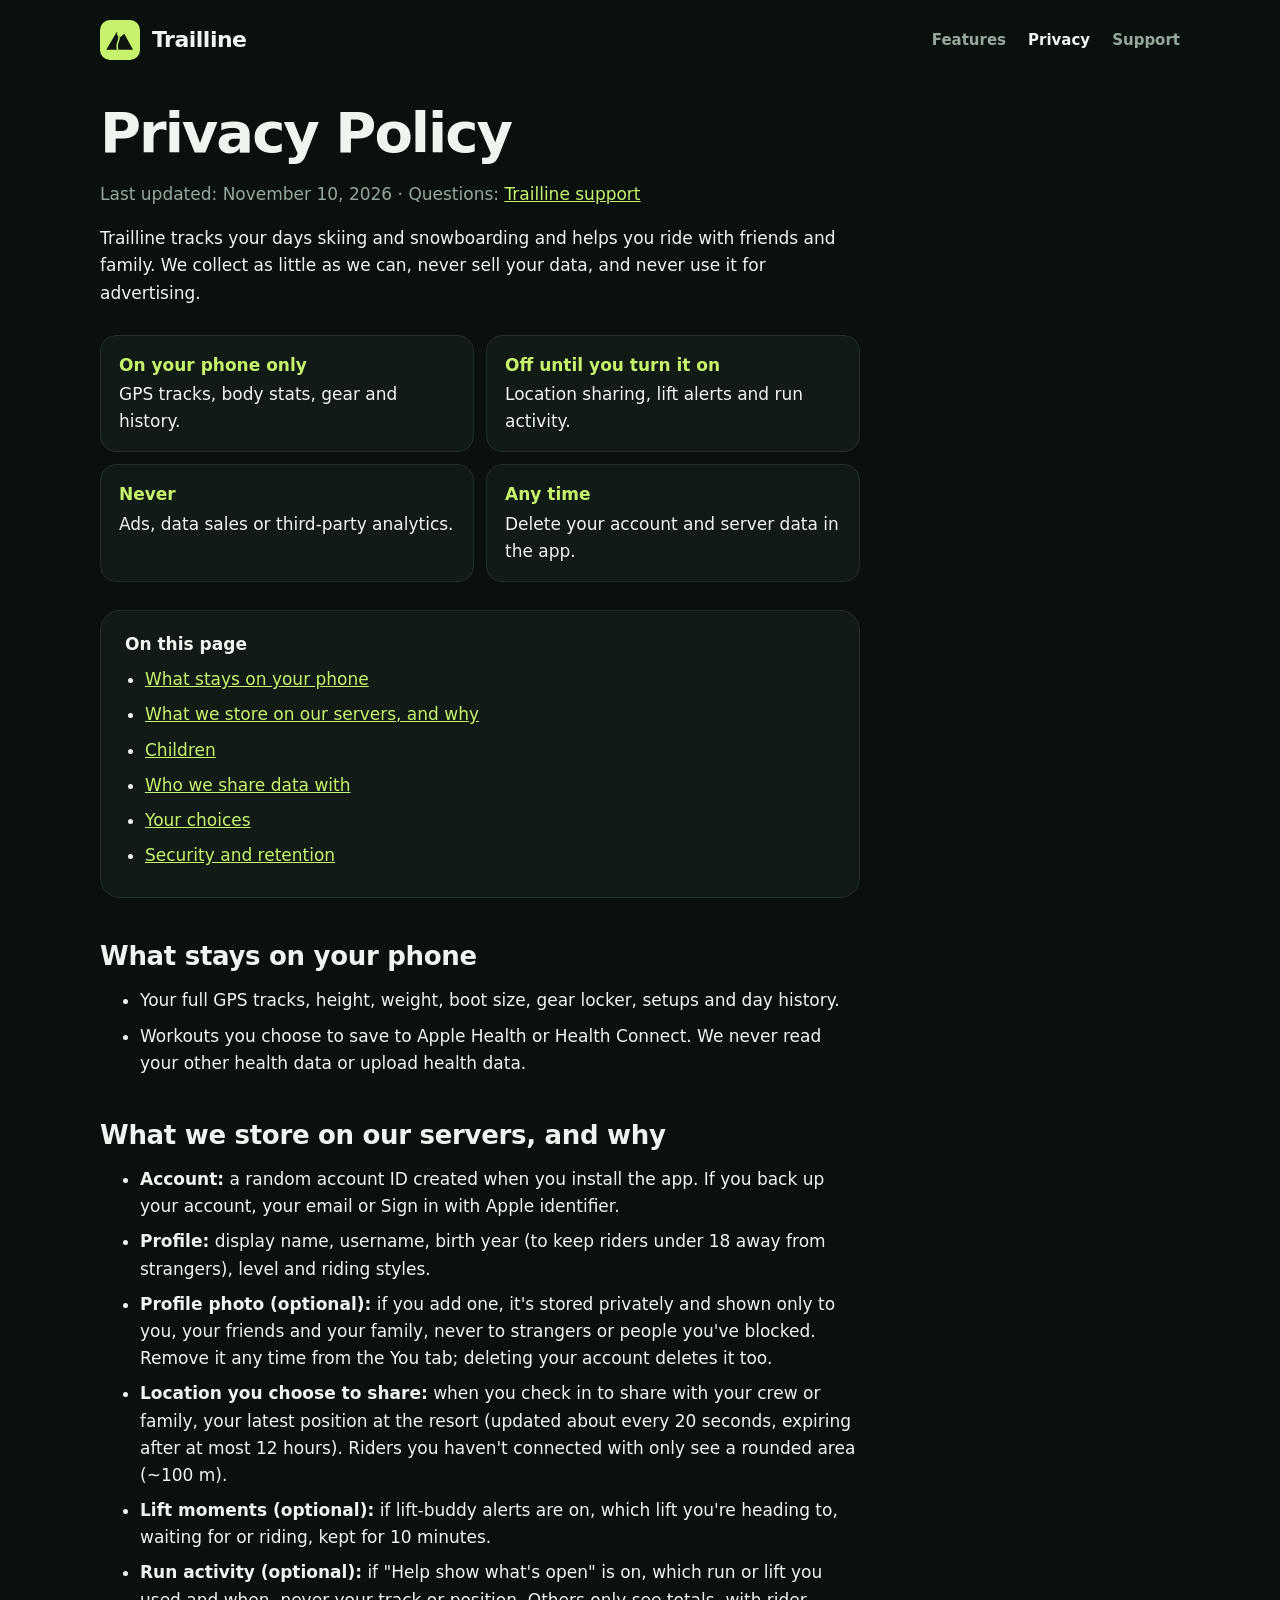
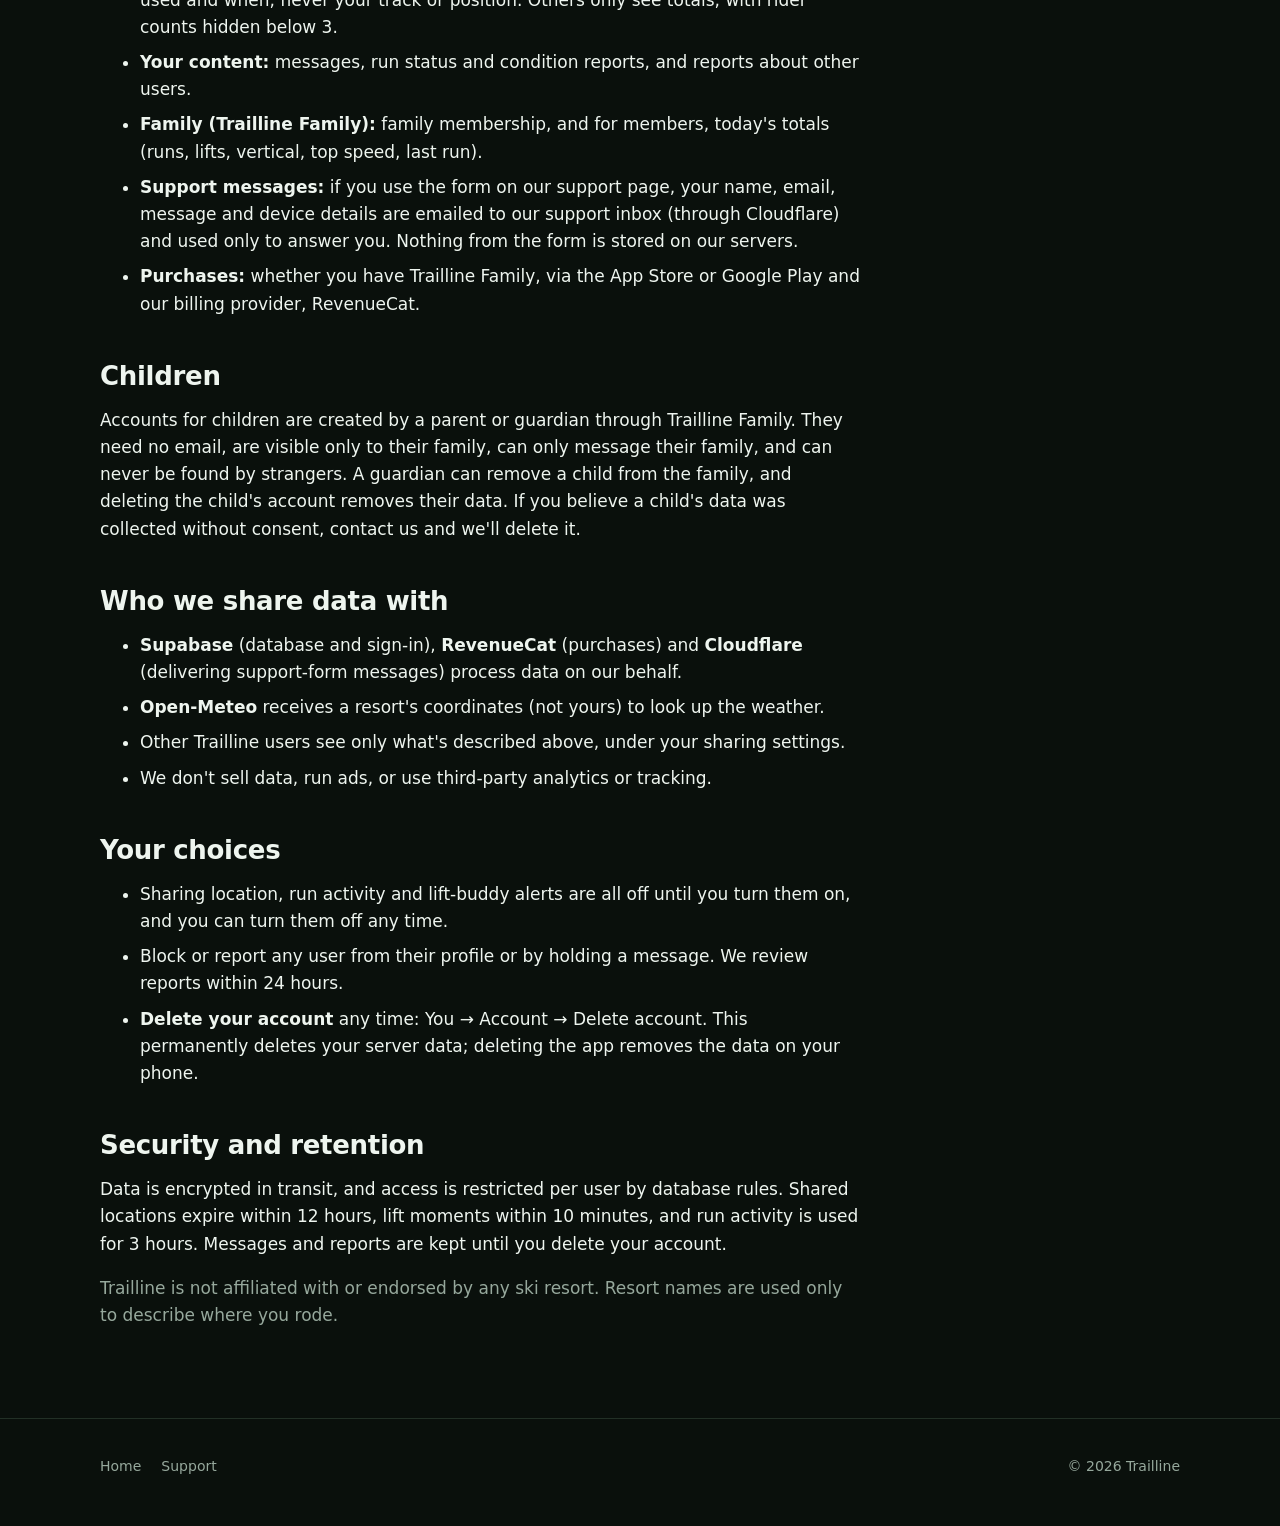
==== commit 9b23d26d: "Privacy policy: optional profile photo Co-Authored-By: Claude Opus 5.5 <noreply@anthropic.com>" ====
--- a/privacy.html
+++ b/privacy.html
@@ -8,7 +8,7 @@
 <link rel="canonical" href="https://trytrailline.app/privacy.html">
 <link rel="icon" href="mark.svg">
 <meta name="theme-color" content="#0a100c">
-<link rel="stylesheet" href="styles.css">
+<link rel="stylesheet" href="styles.css?v=202611100233">
 </head>
 <body>
 <div class="wrap">
@@ -23,7 +23,7 @@
 
   <main class="doc">
     <h1>Privacy Policy</h1>
-    <p class="meta">Last updated: November 8, 2026 · Questions: <a href="support.html">Trailline support</a></p>
+    <p class="meta">Last updated: November 10, 2026 · Questions: <a href="support.html">Trailline support</a></p>
 
     <p>Trailline tracks your days skiing and snowboarding and helps you ride with friends and family. We collect as little as we can, never sell your data, and never use it for advertising.</p>
 
@@ -56,6 +56,7 @@
     <ul>
       <li><b>Account:</b> a random account ID created when you install the app. If you back up your account, your email or Sign in with Apple identifier.</li>
       <li><b>Profile:</b> display name, username, birth year (to keep riders under 18 away from strangers), level and riding styles.</li>
+      <li><b>Profile photo (optional):</b> if you add one, it's stored privately and shown only to you, your friends and your family, never to strangers or people you've blocked. Remove it any time from the You tab; deleting your account deletes it too.</li>
       <li><b>Location you choose to share:</b> when you check in to share with your crew or family, your latest position at the resort (updated about every 20 seconds, expiring after at most 12 hours). Riders you haven't connected with only see a rounded area (~100 m).</li>
       <li><b>Lift moments (optional):</b> if lift-buddy alerts are on, which lift you're heading to, waiting for or riding, kept for 10 minutes.</li>
       <li><b>Run activity (optional):</b> if "Help show what's open" is on, which run or lift you used and when, never your track or position. Others only see totals, with rider counts hidden below 3.</li>
--- a/styles.css
+++ b/styles.css
@@ -128,7 +128,7 @@
 .home h1 { font-size: clamp(52px, 8.5vw, 104px); line-height: .92; }
 .home h2 { font-size: clamp(36px, 5.2vw, 64px); line-height: .98; }
 #snow { position: fixed; inset: 0; width: 100%; height: 100%; pointer-events: none; z-index: 0; opacity: .55; }
-.wrap, section, footer, .marquee { position: relative; z-index: 1; }
+.wrap, section, footer { position: relative; z-index: 1; }
 
 .btn { transition: transform .25s ease, box-shadow .25s ease, background-color .25s ease; }
 .btn:hover { transform: translateY(-2px); box-shadow: 0 10px 30px rgba(198, 243, 107, .22); }
@@ -159,12 +159,6 @@
 .c2 { right: -18%; top: 44%; animation-delay: -4s; }
 .c3 { left: -30%; bottom: 14%; animation-delay: -1s; }
 
-/* Marquee */
-.marquee { overflow: hidden; border-block: 1px solid var(--border); background: var(--lime); color: var(--on-lime); padding: 14px 0; }
-.marquee .track { display: flex; gap: 48px; width: max-content; animation: slide 40s linear infinite; }
-.marquee span { font-family: "Archivo", system-ui, sans-serif; font-stretch: 112%; font-style: italic; font-weight: 900; font-size: 24px; text-transform: uppercase; }
-.marquee span::after { content: "✦"; margin-left: 48px; opacity: .55; }
-@keyframes slide { to { transform: translateX(-50%); } }
 
 /* Stats */
 .stats { display: grid; grid-template-columns: repeat(4, 1fr); gap: 16px; }
@@ -229,7 +223,7 @@
   *, *::before, *::after { animation: none !important; transition: none !important; }
   .trail { stroke-dashoffset: 0; }
   .rider { opacity: 1; offset-distance: 40%; }
-  .reveal { opacity: 1; transform: none; }
+  .reveal, .js .reveal { opacity: 1; transform: none; }
   #snow { display: none; }
 }
 
@@ -305,9 +299,6 @@
   .phone-stack { width: 54%; right: 6%; }
   .c1 { left: -56%; top: 8%; } .c2 { right: -6%; top: 50%; } .c3 { left: -50%; bottom: 22%; }
   section { padding: 52px 0; }
-  .marquee span { font-size: 18px; }
-  .marquee .track { gap: 28px; }
-  .marquee span::after { margin-left: 28px; }
   .stats { gap: 10px; }
   .stat { padding: 16px; border-radius: 18px; }
   .stat b { font-size: 38px; }
@@ -346,3 +337,12 @@
   .support-form .field-row { grid-template-columns: 1fr; }
   .support-form .btn { justify-self: stretch; justify-content: center; }
 }
+
+/* Gear: switch between the wall, list and saved-stance views. */
+.views { display: inline-flex; gap: 4px; padding: 4px; background: var(--card); border: 1px solid var(--border); border-radius: 999px; margin: 6px 0 10px; }
+.views button { font: inherit; font-weight: 800; font-size: 15px; color: var(--text); background: none; border: 0; border-radius: 999px; padding: 10px 16px; min-height: 44px; cursor: pointer; transition: background-color .25s ease, color .25s ease; }
+.views button[aria-pressed="true"] { background: var(--lime); color: var(--on-lime); }
+.view-note { color: var(--muted); font-size: 16px; margin: 0; min-height: 1.6em; }
+
+.btn small { font-size: 11px; font-weight: 800; text-transform: uppercase; letter-spacing: 1px; opacity: .65; margin-left: 2px; }
+.note .platforms { color: var(--lime); }
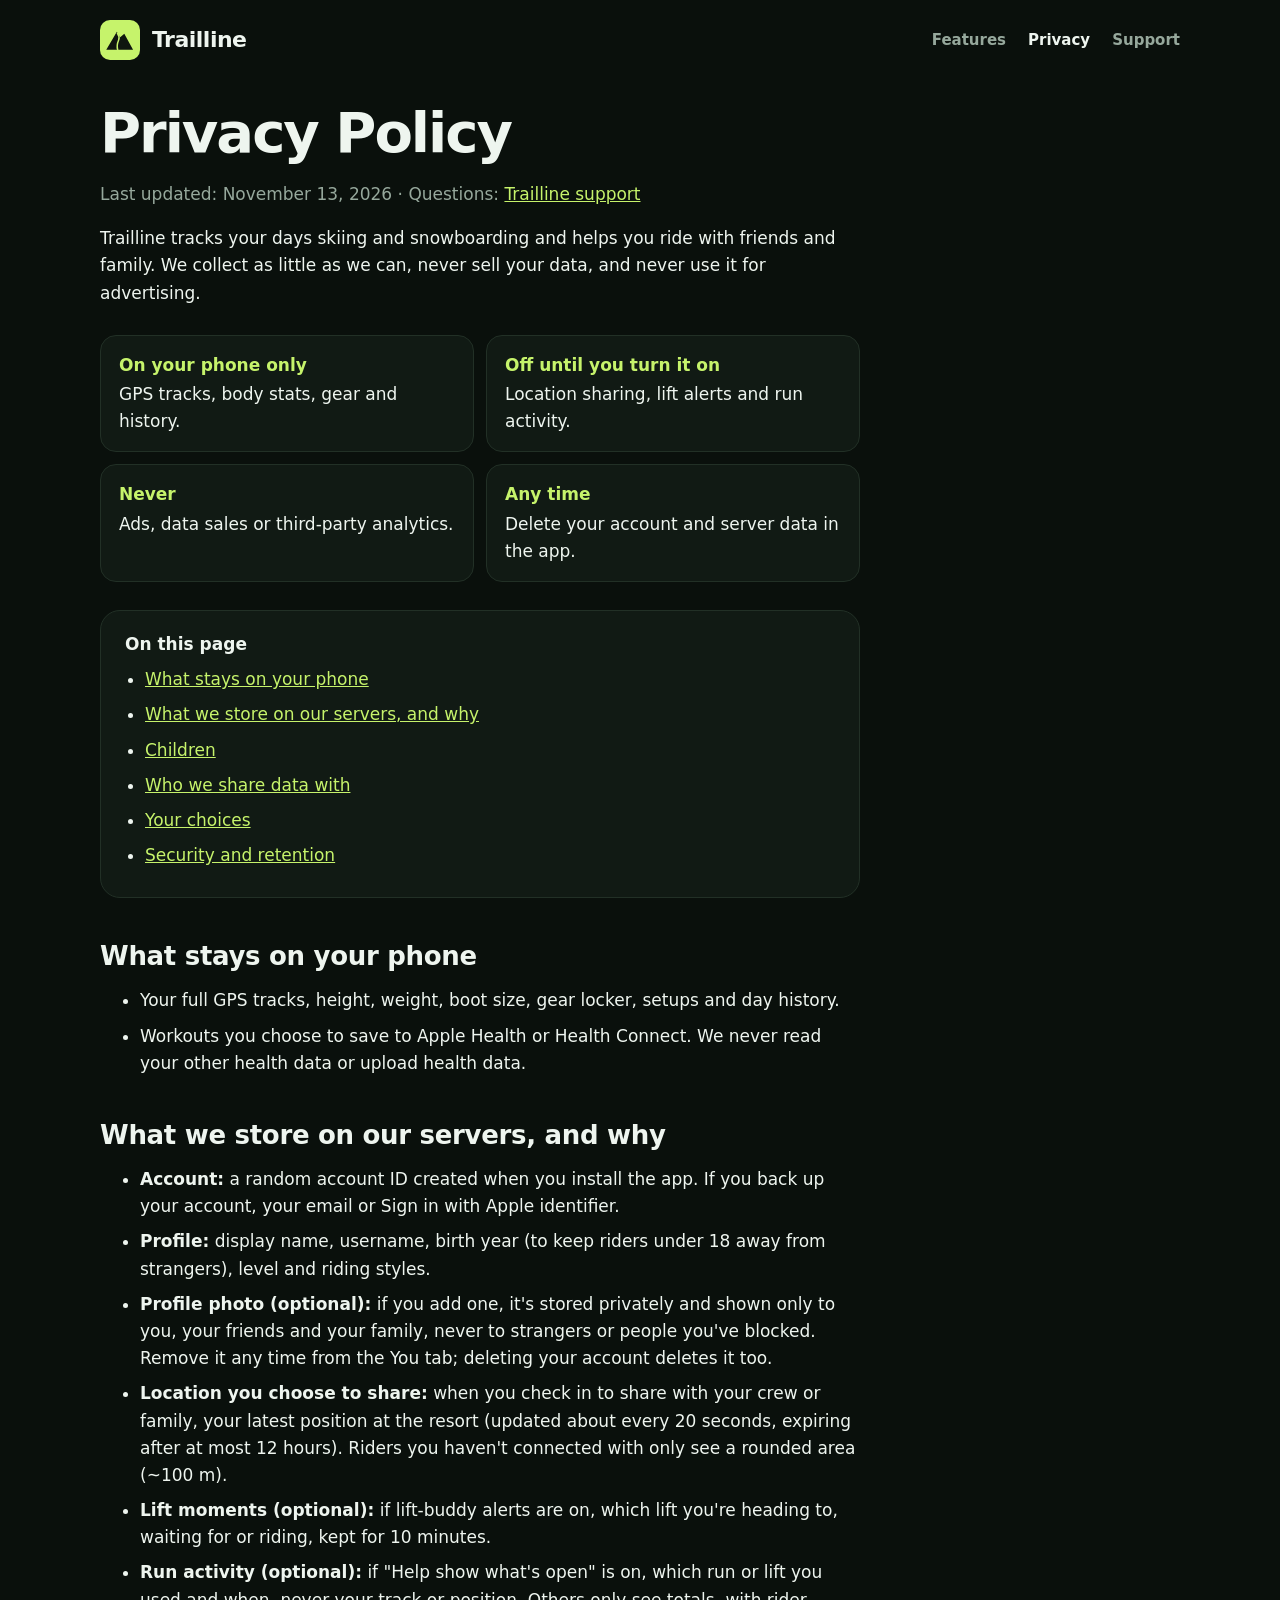
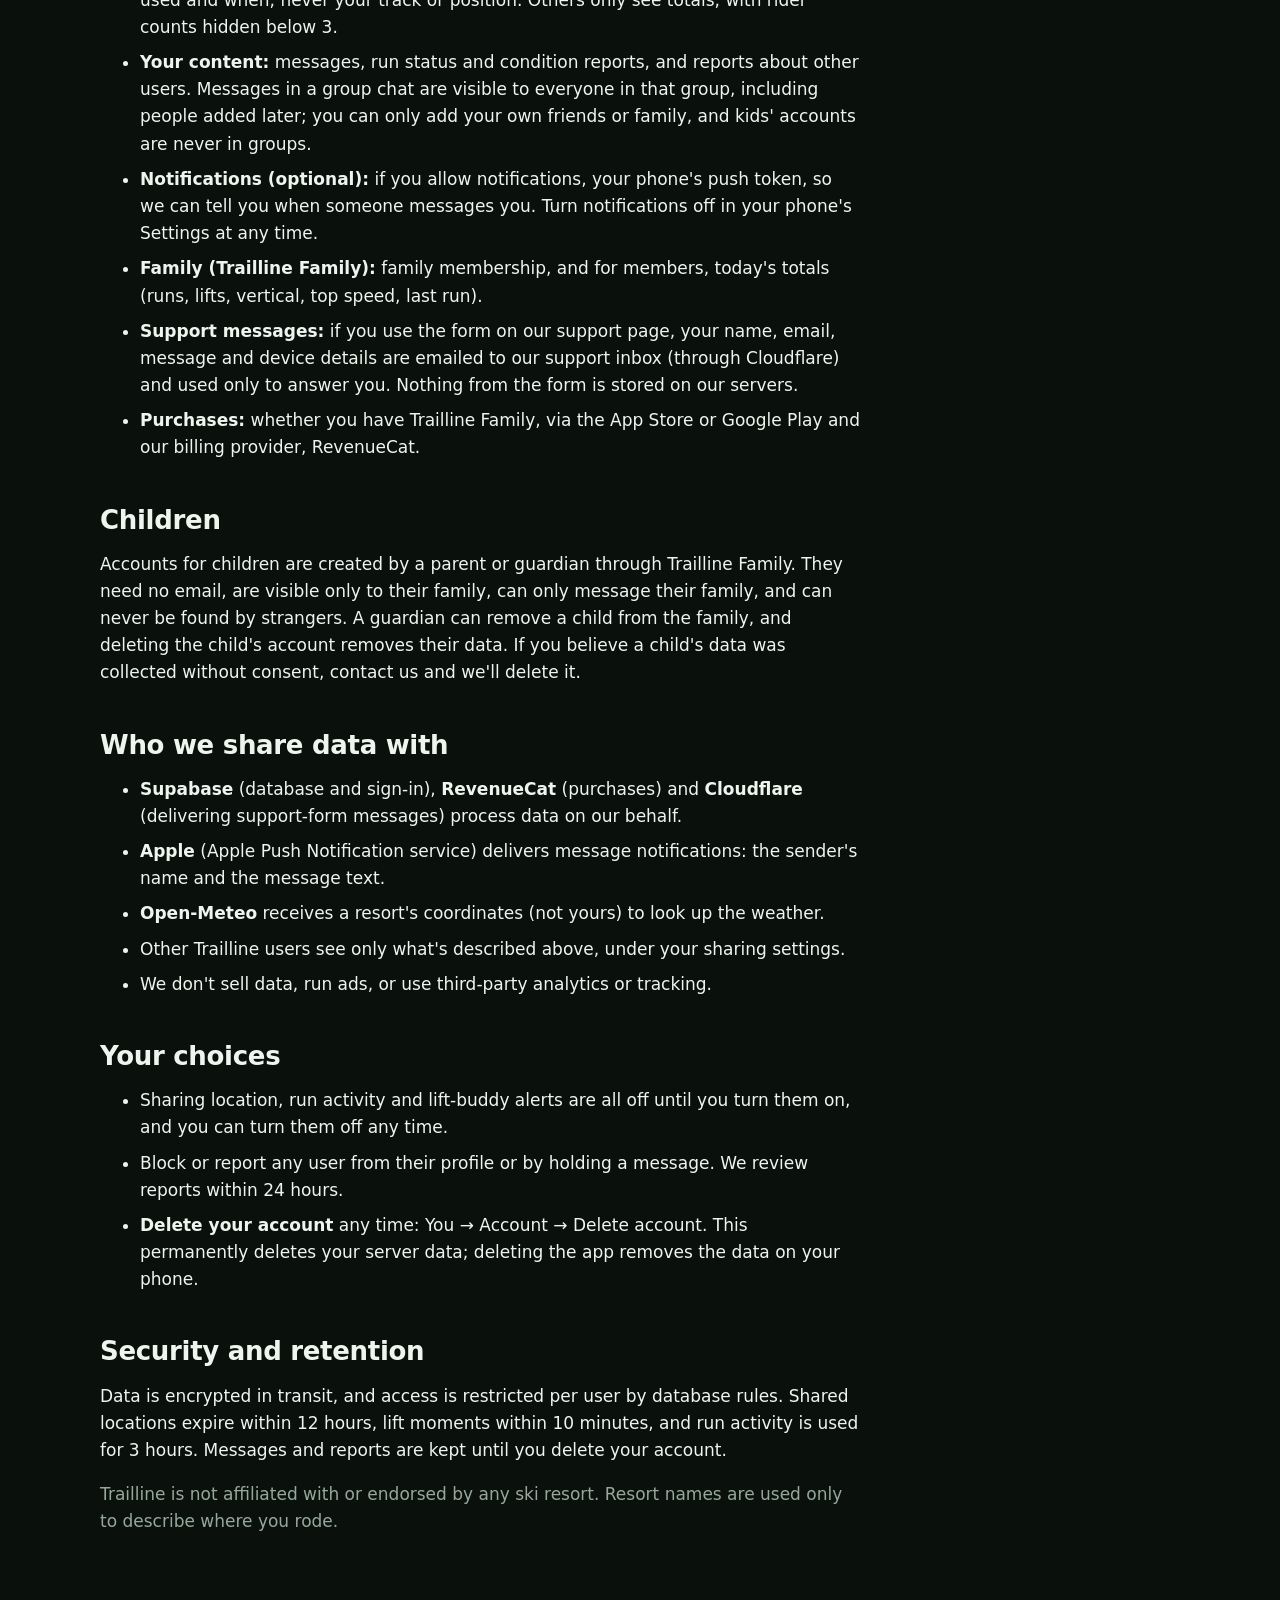
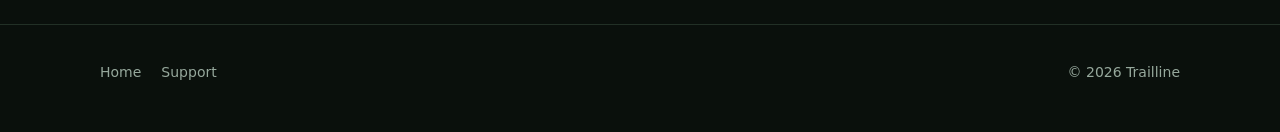
==== commit b7e6ef1f: "Site: group chats, shared spots, message notifications; privacy update Co-Authored-By: Claude Opus 5" ====
--- a/privacy.html
+++ b/privacy.html
@@ -8,7 +8,7 @@
 <link rel="canonical" href="https://trytrailline.app/privacy.html">
 <link rel="icon" href="mark.svg">
 <meta name="theme-color" content="#0a100c">
-<link rel="stylesheet" href="styles.css?v=202611100233">
+<link rel="stylesheet" href="styles.css?v=202611131230">
 </head>
 <body>
 <div class="wrap">
@@ -23,7 +23,7 @@
 
   <main class="doc">
     <h1>Privacy Policy</h1>
-    <p class="meta">Last updated: November 10, 2026 · Questions: <a href="support.html">Trailline support</a></p>
+    <p class="meta">Last updated: November 13, 2026 · Questions: <a href="support.html">Trailline support</a></p>
 
     <p>Trailline tracks your days skiing and snowboarding and helps you ride with friends and family. We collect as little as we can, never sell your data, and never use it for advertising.</p>
 
@@ -60,7 +60,8 @@
       <li><b>Location you choose to share:</b> when you check in to share with your crew or family, your latest position at the resort (updated about every 20 seconds, expiring after at most 12 hours). Riders you haven't connected with only see a rounded area (~100 m).</li>
       <li><b>Lift moments (optional):</b> if lift-buddy alerts are on, which lift you're heading to, waiting for or riding, kept for 10 minutes.</li>
       <li><b>Run activity (optional):</b> if "Help show what's open" is on, which run or lift you used and when, never your track or position. Others only see totals, with rider counts hidden below 3.</li>
-      <li><b>Your content:</b> messages, run status and condition reports, and reports about other users.</li>
+      <li><b>Your content:</b> messages, run status and condition reports, and reports about other users. Messages in a group chat are visible to everyone in that group, including people added later; you can only add your own friends or family, and kids' accounts are never in groups.</li>
+      <li><b>Notifications (optional):</b> if you allow notifications, your phone's push token, so we can tell you when someone messages you. Turn notifications off in your phone's Settings at any time.</li>
       <li><b>Family (Trailline Family):</b> family membership, and for members, today's totals (runs, lifts, vertical, top speed, last run).</li>
       <li><b>Support messages:</b> if you use the form on our support page, your name, email, message and device details are emailed to our support inbox (through Cloudflare) and used only to answer you. Nothing from the form is stored on our servers.</li>
       <li><b>Purchases:</b> whether you have Trailline Family, via the App Store or Google Play and our billing provider, RevenueCat.</li>
@@ -72,6 +73,7 @@
     <h2 id="sharing">Who we share data with</h2>
     <ul>
       <li><b>Supabase</b> (database and sign-in), <b>RevenueCat</b> (purchases) and <b>Cloudflare</b> (delivering support-form messages) process data on our behalf.</li>
+      <li><b>Apple</b> (Apple Push Notification service) delivers message notifications: the sender's name and the message text.</li>
       <li><b>Open-Meteo</b> receives a resort's coordinates (not yours) to look up the weather.</li>
       <li>Other Trailline users see only what's described above, under your sharing settings.</li>
       <li>We don't sell data, run ads, or use third-party analytics or tracking.</li>
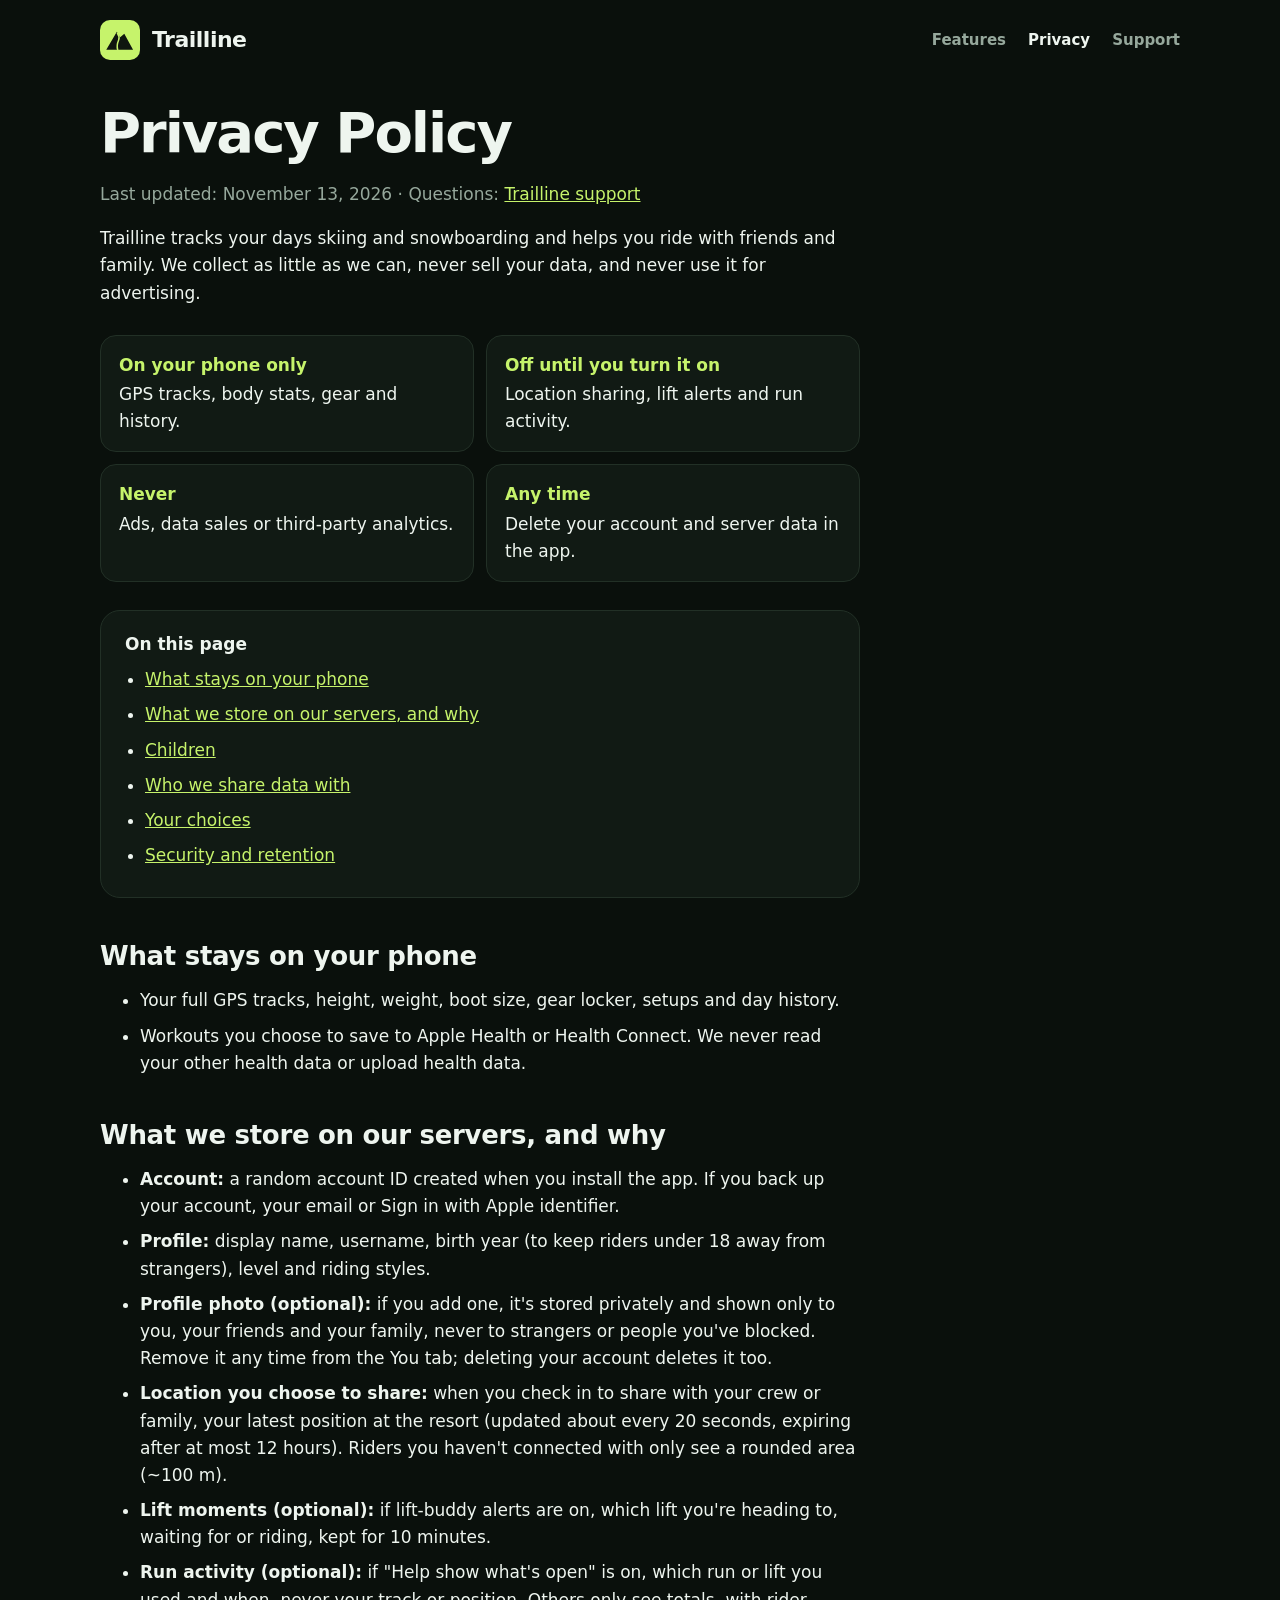
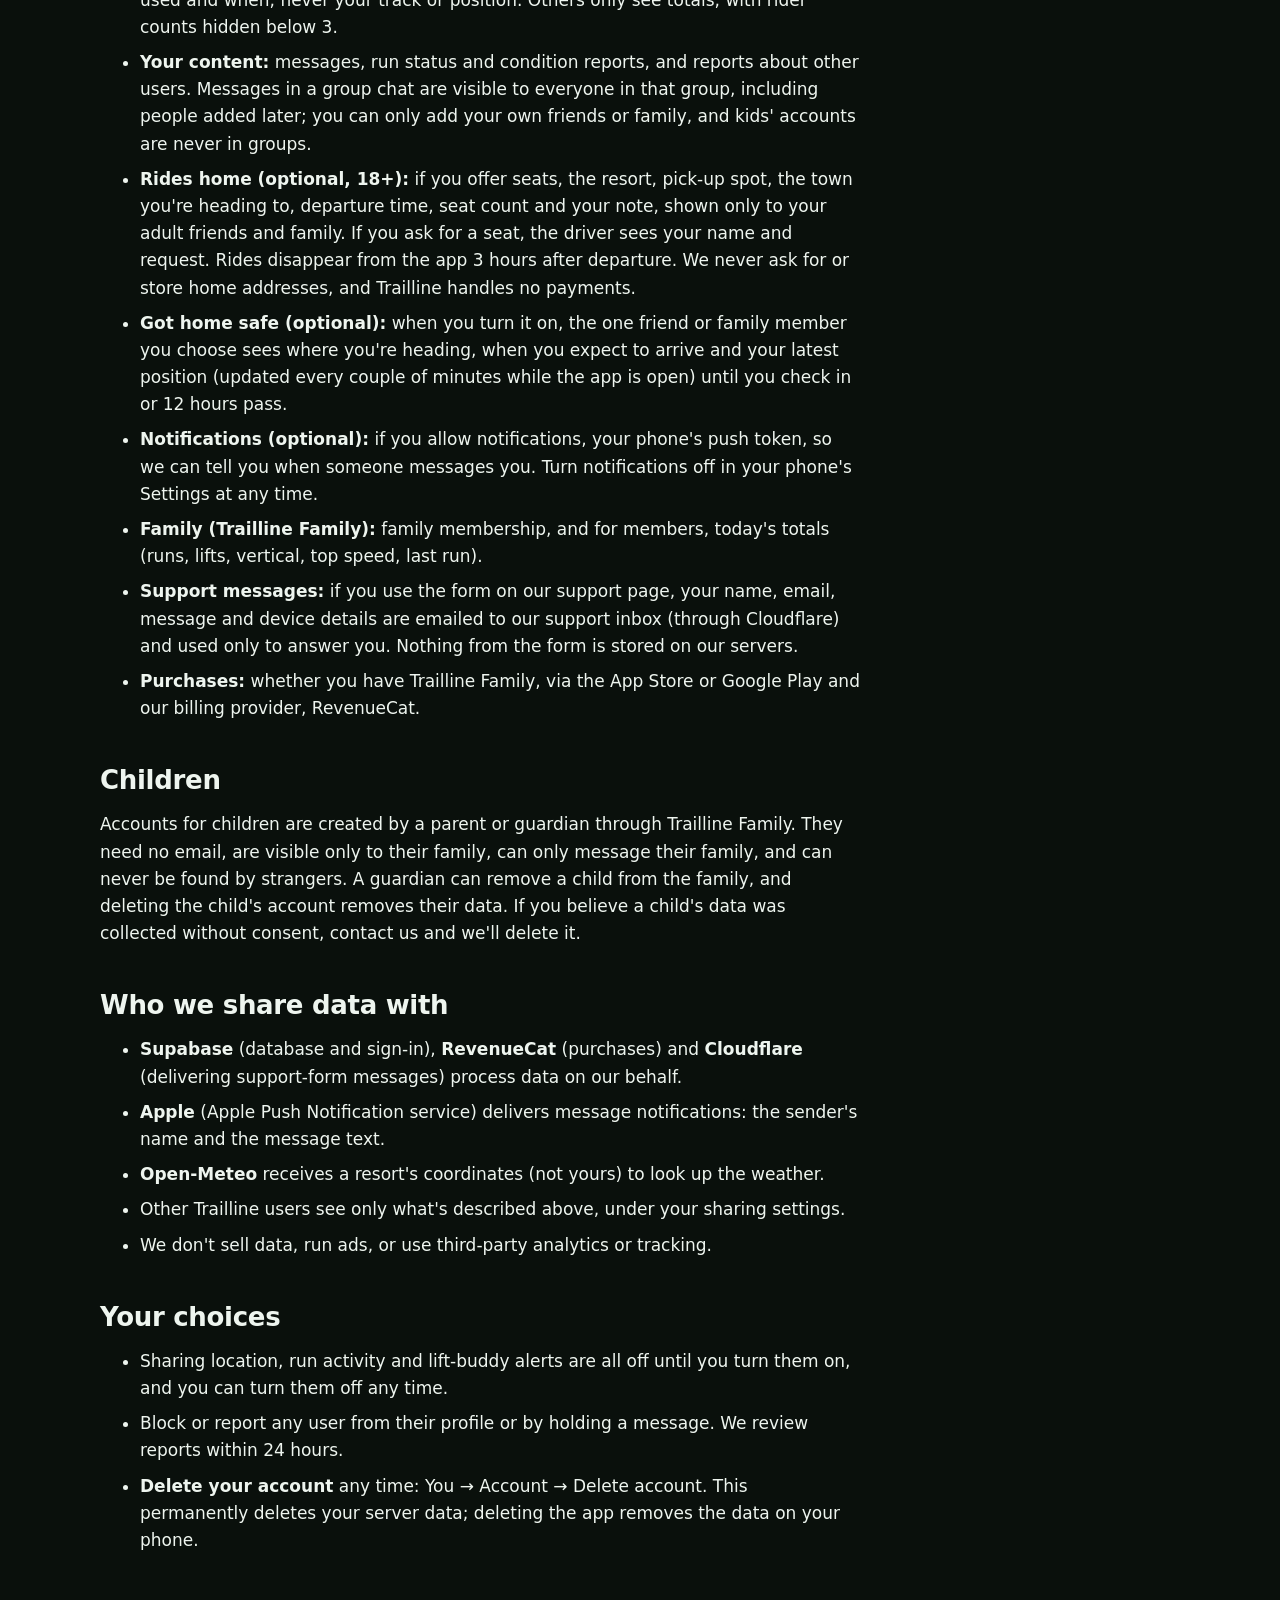
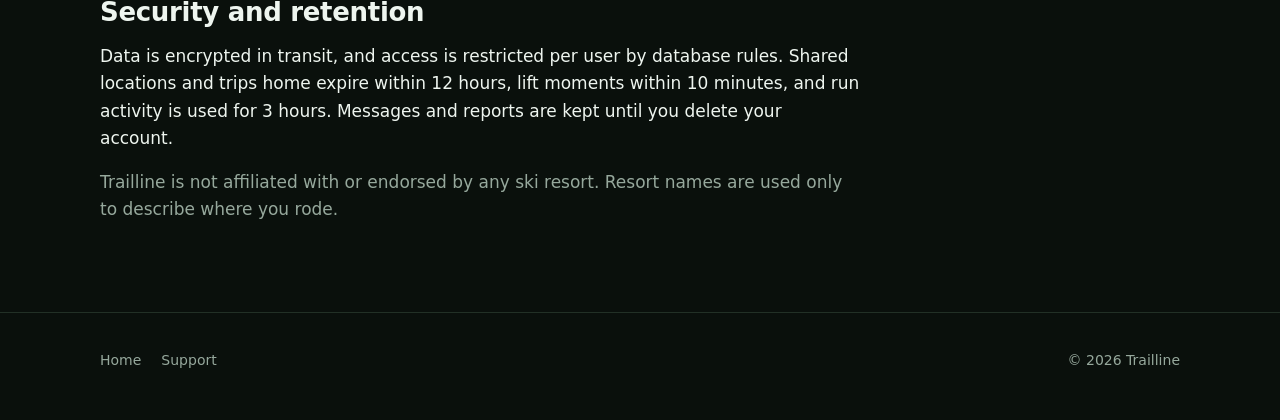
==== commit 828b2104: "Site: Rides home tab, first-open tour mention, privacy for rides and Got home safe Co-Authored-By: C" ====
--- a/privacy.html
+++ b/privacy.html
@@ -8,7 +8,7 @@
 <link rel="canonical" href="https://trytrailline.app/privacy.html">
 <link rel="icon" href="mark.svg">
 <meta name="theme-color" content="#0a100c">
-<link rel="stylesheet" href="styles.css?v=202611131230">
+<link rel="stylesheet" href="styles.css?v=202611131249">
 </head>
 <body>
 <div class="wrap">
@@ -61,6 +61,8 @@
       <li><b>Lift moments (optional):</b> if lift-buddy alerts are on, which lift you're heading to, waiting for or riding, kept for 10 minutes.</li>
       <li><b>Run activity (optional):</b> if "Help show what's open" is on, which run or lift you used and when, never your track or position. Others only see totals, with rider counts hidden below 3.</li>
       <li><b>Your content:</b> messages, run status and condition reports, and reports about other users. Messages in a group chat are visible to everyone in that group, including people added later; you can only add your own friends or family, and kids' accounts are never in groups.</li>
+      <li><b>Rides home (optional, 18+):</b> if you offer seats, the resort, pick-up spot, the town you're heading to, departure time, seat count and your note, shown only to your adult friends and family. If you ask for a seat, the driver sees your name and request. Rides disappear from the app 3 hours after departure. We never ask for or store home addresses, and Trailline handles no payments.</li>
+      <li><b>Got home safe (optional):</b> when you turn it on, the one friend or family member you choose sees where you're heading, when you expect to arrive and your latest position (updated every couple of minutes while the app is open) until you check in or 12 hours pass.</li>
       <li><b>Notifications (optional):</b> if you allow notifications, your phone's push token, so we can tell you when someone messages you. Turn notifications off in your phone's Settings at any time.</li>
       <li><b>Family (Trailline Family):</b> family membership, and for members, today's totals (runs, lifts, vertical, top speed, last run).</li>
       <li><b>Support messages:</b> if you use the form on our support page, your name, email, message and device details are emailed to our support inbox (through Cloudflare) and used only to answer you. Nothing from the form is stored on our servers.</li>
@@ -87,7 +89,7 @@
     </ul>
 
     <h2 id="security">Security and retention</h2>
-    <p>Data is encrypted in transit, and access is restricted per user by database rules. Shared locations expire within 12 hours, lift moments within 10 minutes, and run activity is used for 3 hours. Messages and reports are kept until you delete your account.</p>
+    <p>Data is encrypted in transit, and access is restricted per user by database rules. Shared locations and trips home expire within 12 hours, lift moments within 10 minutes, and run activity is used for 3 hours. Messages and reports are kept until you delete your account.</p>
 
     <p class="meta">Trailline is not affiliated with or endorsed by any ski resort. Resort names are used only to describe where you rode.</p>
   </main>
